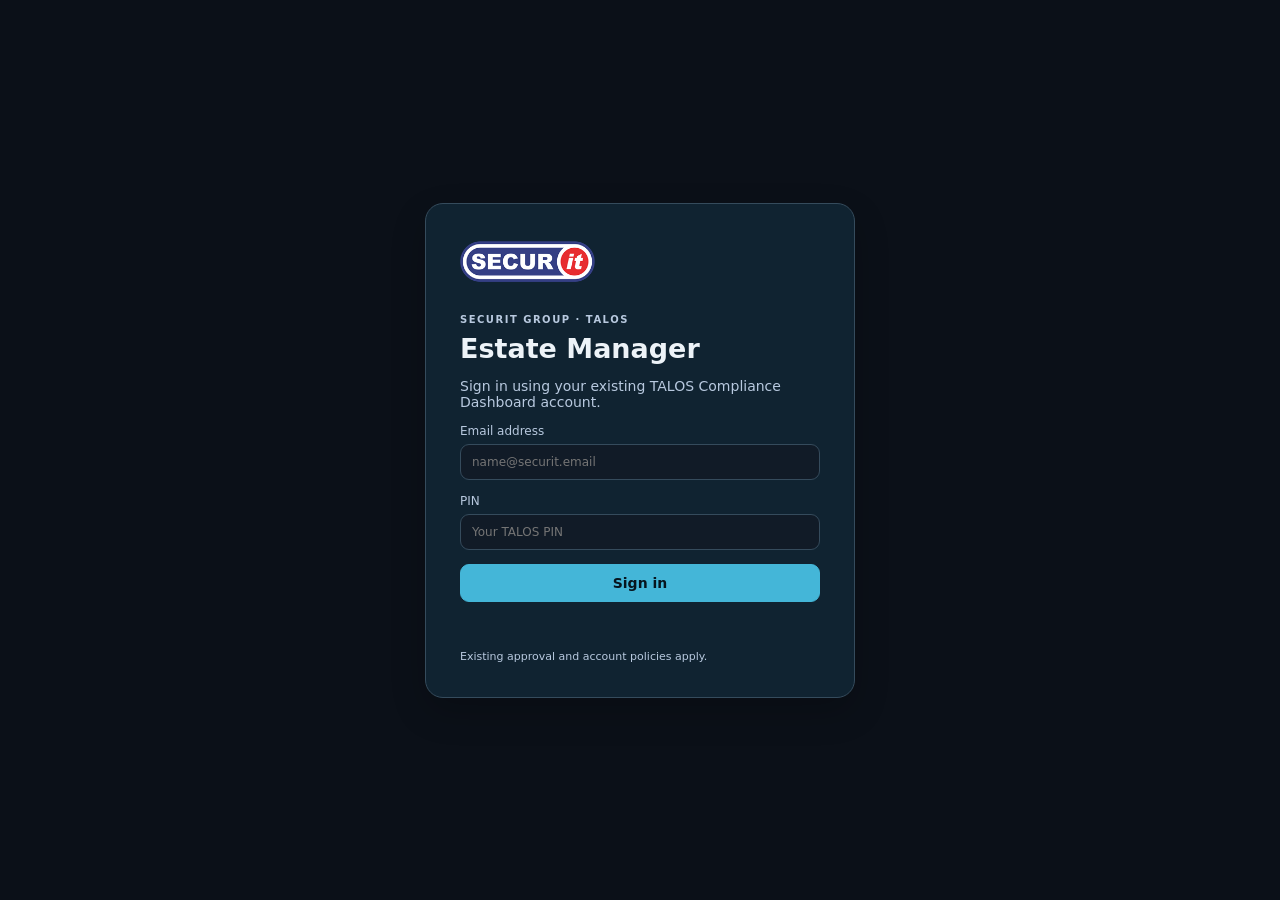
==== index.html @ 16cbce53 "Add Aerial Intelligence survey portal links beneath Geo Intelligence" ====
<!doctype html><html lang="en-GB"><head><meta charset="utf-8"><meta name="viewport" content="width=device-width,initial-scale=1"><meta name="theme-color" content="#0c1727"><title>TALOS · Estate Manager</title><link rel="stylesheet" href="styles.css?v=talos-aerial-1"><link rel="stylesheet" href="./talos-brand.css?v=1"></head><body data-theme="dark"><div id="sharepointGate" class="authgate" hidden><div class="login-card" style="max-width:510px"><img src="securit-logo.png" alt="Securit Group" class="login-logo"><div class="eyebrow">SECURIT GROUP · TALOS</div><h1>Microsoft 365 access check</h1><p id="sharepointGateMessage" role="status">Checking access to a protected SecurIT SharePoint test image…</p><div id="sharepointGateActions" hidden><a class="primary sp-gate-button" href="https://securitgroup.sharepoint.com/sites/AllGuarding/Shared%20Documents/_WRD3098.jpg" target="_blank" rel="noopener noreferrer">Sign in to Microsoft 365 / Check</a><button type="button" class="quiet full" id="sharepointGateRetry">Recheck Access</button><p class="subtle">If you are signed in but this test still fails, contact TALOS support. This check does not prove your account is authorised for TALOS.</p></div></div></div><div id="authGate" class="authgate"><div class="login-card"><img src="securit-logo.png" alt="Securit Group" class="login-logo"><div class="eyebrow">SECURIT GROUP · TALOS</div><h1>Estate Manager</h1><p>Sign in using your existing TALOS Compliance Dashboard account.</p><form id="loginForm"><label>Email address<input type="email" id="loginEmail" required autocomplete="username" placeholder="name@securit.email"></label><label>PIN<input type="password" id="loginPin" required autocomplete="current-password" placeholder="Your TALOS PIN"></label><button type="submit" class="primary block" id="loginBtn">Sign in</button><p class="message" id="loginMessage"></p></form><form id="changePinForm" hidden><label>New PIN<input type="password" id="newPin" required></label><label>Confirm PIN<input type="password" id="confirmPin" required></label><button type="submit" class="primary block">Update PIN</button><p class="message" id="changePinMessage"></p></form><div class="login-footer">Existing approval and account policies apply. <span id="configNotice"></span></div></div></div><div class="shell" id="shell" hidden><aside class="sidebar"><div class="sidebrand"><img src="securit-logo.png" alt="Securit Group"><div><b>TALOS</b><span>OPERATIONS PLATFORM</span></div></div><nav class="talos-navigation" aria-label="TALOS modules">
<div class="nav-group"><div class="sidesection"><span class="nav-heading-mark"></span>WORKSPACE</div>
<button type="button" class="sideitem selected" id="navEstate"><span class="nav-icon" aria-hidden="true">▣</span><span>Estate directory</span></button>
<button type="button" class="sideitem" id="navReviews"><span class="nav-icon" aria-hidden="true">◷</span><span>Review centre</span></button></div>
<div class="nav-group"><div class="sidesection"><span class="nav-heading-mark"></span>COMPLIANCE &amp; REPORTING</div>
<button type="button" class="sideitem" id="navCompliance"><span class="nav-icon" aria-hidden="true">◇</span><span>Master compliance</span></button>
<button type="button" class="sideitem" id="navCms"><span class="nav-icon" aria-hidden="true">▣</span><span>CMS reporting</span></button>
<button type="button" class="sideitem" id="navC247"><span class="nav-icon" aria-hidden="true">▤</span><span>C247 reporting</span></button>
<button type="button" class="sideitem" id="navHandovers"><span class="nav-icon" aria-hidden="true">⇄</span><span>Shift handovers</span></button>
<button type="button" class="sideitem" id="navIncidents"><span class="nav-icon" aria-hidden="true">▤</span><span>Incidents</span></button>
<button type="button" class="sideitem" id="navWallboard"><span class="nav-icon" aria-hidden="true">▦</span><span>Wallboard</span></button></div>
<div class="nav-group nav-upcoming"><div class="sidesection"><span class="nav-heading-mark"></span>OPERATIONAL ASSURANCE</div>
<button type="button" class="sideitem" id="navGpsLogs"><span class="nav-icon" aria-hidden="true">⌖</span><span>GPS Logs &amp; Checkpoint</span></button>
<button type="button" class="sideitem" id="navGeo"><span class="nav-icon" aria-hidden="true">◎</span><span>Geo Intelligence</span><span class="nav-soon">POC</span></button>
<details class="aerial-disclosure" id="navAerial"><summary class="sideitem"><span class="nav-icon" aria-hidden="true">✈</span><span>Aerial Intelligence</span><span class="aerial-chevron" aria-hidden="true">›</span></summary><div class="aerial-links" aria-label="Aerial survey portals">
<a href="https://securit-uas.github.io/SegroPark/" target="_blank" rel="noopener noreferrer">Segro Park Northampton <span class="external-mark" aria-hidden="true">↗</span></a>
<a href="https://securit-uas.github.io/ThorpeMarsh/" target="_blank" rel="noopener noreferrer">Thorpe Marsh <span class="external-mark" aria-hidden="true">↗</span></a>
<a href="https://securit-uas.github.io/WestMidlandsInterchange/" target="_blank" rel="noopener noreferrer">West Midlands Interchange <span class="external-mark" aria-hidden="true">↗</span></a>
</div></details>
<button type="button" class="sideitem" id="navSiteVisits" aria-haspopup="dialog"><span class="nav-icon" aria-hidden="true">▧</span><span>Site Visits</span><span class="nav-soon">SOON</span></button></div>
</nav><div class="sidebarbottom"><div class="identity"><div class="avatar" id="avatar">T</div><div><strong id="userName">TALOS user</strong><small id="userEmail"></small></div></div><button class="talos-quick-event" id="quickLogEvent" type="button">＋ LOG NEW EVENT</button><button class="quiet full" id="logout">Sign out</button><small class="talos-version" title="TALOS Unified V2.0.39">TALOS V2.0.39</small></div></aside><main><header class="topbar"><div><span class="eyebrow">OPERATIONS / ESTATE</span><h1 id="pageTitle">Estate Management</h1><p>One workspace for estate, compliance and operational reporting.</p></div><div class="topactions"><div class="jotform-status" id="sharepointStatus" role="status" aria-live="polite" title="Checks whether this browser can decode a protected SecurIT SharePoint image; not full SharePoint service health"><span class="jotform-dot" aria-hidden="true"></span><span id="sharepointStatusText">SharePoint Image Access · Not checked</span><button type="button" id="sharepointRecheck" class="jotform-recheck" title="Recheck SharePoint image access">↻</button><a id="sharepointOpen" href="https://securitgroup.sharepoint.com/sites/AllGuarding/Shared%20Documents/_WRD3098.jpg" target="_blank" rel="noopener noreferrer" title="Open the SharePoint test image or Microsoft 365 sign-in">Check</a></div><div class="jotform-status" id="jotformStatus" role="status" aria-live="polite" title="Tests access to the Jotform test photograph, not overall Jotform service health"><span class="jotform-dot" aria-hidden="true"></span><span id="jotformStatusText">Jotform Image Access · Not checked</span><button type="button" id="jotformRecheck" class="jotform-recheck" title="Check Jotform image access again">↻</button><a id="jotformOpen" href="https://eu.jotform.com/uploads/Wilkinson_John/261453363287057/6557672476117213831/29D7E76B-2DE4-4092-AD51-0072954272DA_4_5005_c.jpeg" target="_blank" rel="noopener noreferrer" title="Open Jotform to check image access or sign in">Check</a></div><span id="connectionBadge" class="connection">Not connected</span><button class="quiet" id="refresh">↻ Refresh</button></div></header><div class="maincontent" id="estateContent"><section class="kpis" id="kpis"><div class="kpi"><span>Total sites</span><strong id="kTotal">—</strong><small>Within API scope</small></div><div class="kpi"><span>Active guarding</span><strong id="kActive">—</strong><small>Static and retail</small></div><div class="kpi"><span>Review overdue</span><strong id="kOverdue">—</strong><small>Valid dated records</small></div><div class="kpi"><span>Without review date</span><strong id="kMissing">—</strong><small>Active guarding only</small></div></section><div class="workspace"><section class="panel directory"><div class="panelhead"><div class="headrow"><h2>Site directory</h2><button class="quiet compact" id="addSite">+ Add site</button><span id="resultsCount" class="subtle">—</span></div><input id="search" type="search" placeholder="Search site, client, postcode or manager…"><div class="filters"><select id="filterType"><option value="">All types</option><option value="Static">Static</option><option value="Retail">Retail</option></select><select id="filterRegion"><option value="">All regions</option></select><select id="filterActive"><option value="">All statuses</option><option value="Yes">Active</option><option value="No">Inactive</option></select></div><div class="hint">Search also recognises common abbreviations such as MCL → McLaren.</div></div><div class="site-list" id="siteList"><div class="empty">Connect to the Estate List API to load sites.</div></div></section><section class="panel editor"><div class="panelhead"><div class="headrow"><div><h2 id="detailTitle">Site record</h2><p class="subtle" id="detailSubtitle">Select a site to view its details</p></div><div class="headbuttons"><button class="quiet compact" id="duplicateSite" disabled>Duplicate site</button><div id="detailState"></div></div></div></div><div class="editor-scroll" id="detail"><div class="empty">Select a site from the directory.</div></div><div class="editor-footer"><span id="editMessage" role="status" class="subtle">No changes</span><div><button id="cancelEdit" class="quiet" hidden>Discard</button><button id="saveEdit" class="primary" disabled>Save changes</button></div></div></section></div></div><section id="moduleHost" class="module-host" hidden><div class="wall-presentation-toolbar"><button id="wallPresentationStart" class="primary" type="button" hidden>⛶ Full screen wallboard</button></div><button id="wallPresentationExit" class="wall-exit" type="button" hidden>↙ Exit full screen</button></section></main></div><div class="talos-restricted-backdrop" id="talosRestrictedBackdrop" hidden>
<div class="talos-restricted-dialog" role="dialog" aria-modal="true" aria-labelledby="talosRestrictedTitle" aria-describedby="talosRestrictedDescription">
<div class="restricted-symbol" aria-hidden="true">🔒</div>
<div class="eyebrow">TALOS · OPERATIONAL ASSURANCE</div>
<h2 id="talosRestrictedTitle">Access Restricted</h2>
<p id="talosRestrictedDescription">This module is not yet available.</p>
<button type="button" class="primary" id="talosRestrictedClose">Close</button>
</div></div><div class="toast" id="toast" hidden></div><script src="config.js?v=2.0.31"></script><script src="app.js?v=talos-brand-1"></script></body></html>
---- styles.css ----
:root{font-family:Inter,system-ui,-apple-system,BlinkMacSystemFont,"Segoe UI",sans-serif;font-size:14px}*{box-sizing:border-box}body{--bg:#091320;--side:#0b1b2d;--panel:#13243a;--panel2:#182c45;--field:#0e1d30;--line:#2b405b;--text:#ecf4ff;--muted:#9caec5;--accent:#519df1;--accentfg:#fff;--good:#77ddb2;--bad:#f39aa7;--warn:#e9c27e;--shadow:0 14px 35px #0003;margin:0;background:var(--bg);color:var(--text);transition:background .2s,color .2s}body[data-theme=light]{--bg:#f3f5f8;--side:#fff;--panel:#fff;--panel2:#f6f8fc;--field:#fff;--line:#dbe2ec;--text:#202c3e;--muted:#63738b;--accent:#304d98;--accentfg:#fff;--good:#167958;--bad:#ba3c4c;--warn:#9a6909;--shadow:0 8px 24px #1a29320d}button,input,select,textarea{font:inherit}button{cursor:pointer}button:disabled{opacity:.5;cursor:not-allowed}button,.connection{white-space:nowrap}input,select,textarea{color:var(--text);background:var(--field);border:1px solid var(--line);border-radius:9px;padding:10px 11px;max-width:100%;width:100%;outline:none}input:focus,select:focus,textarea:focus{border-color:var(--accent);box-shadow:0 0 0 3px color-mix(in srgb,var(--accent),transparent 82%)}textarea{min-height:110px;resize:vertical}button{border:1px solid var(--line);border-radius:9px;padding:10px 14px;font-weight:650}button.primary{background:var(--accent);color:var(--accentfg);border-color:var(--accent)}button.quiet{background:var(--panel2);color:var(--text)}.full,.block{width:100%}.shell{min-height:100vh;display:grid;grid-template-columns:236px minmax(0,1fr)}.sidebar{position:sticky;top:0;height:100vh;background:var(--side);border-right:1px solid var(--line);padding:24px 13px;display:flex;flex-direction:column}.sidebrand{display:flex;align-items:center;gap:12px;padding:8px 12px 30px}.sidebrand img{width:43px;height:43px;object-fit:contain}.sidebrand b{font-size:21px;letter-spacing:2px;display:block}.sidebrand span{font-size:10px;letter-spacing:1.3px;color:var(--muted)}.sidesection,.eyebrow{color:var(--muted);font-size:10px;font-weight:750;letter-spacing:1.5px}.sidesection{padding:12px}.sideitem{width:100%;text-align:left;color:var(--muted);background:transparent;border:0;margin:2px 0;padding:12px}.sideitem.selected{color:var(--text);background:var(--panel2)}.sidebarbottom{margin-top:auto;display:grid;gap:13px;padding:10px}.sidebarbottom>small{color:var(--muted)}.identity{display:flex;gap:10px;align-items:center;min-width:0}.identity strong,.identity small{display:block;overflow:hidden;text-overflow:ellipsis;white-space:nowrap;max-width:130px}.identity small{color:var(--muted);font-size:11px}.avatar{background:var(--accent);color:white;width:36px;height:36px;display:grid;place-items:center;border-radius:50%;font-weight:800}main{min-width:0}.topbar{display:flex;align-items:center;justify-content:space-between;gap:16px;padding:28px 32px 14px}.topbar h1{margin:3px 0 0;font-size:26px;letter-spacing:-.8px}.topbar p{margin:5px 0;color:var(--muted)}.topactions{display:flex;gap:8px;align-items:center}.connection{font-size:11px;border:1px solid var(--line);border-radius:999px;padding:8px 10px;color:var(--muted)}.connection.good{color:var(--good)}.maincontent{padding:12px 32px 32px}.kpis{display:grid;grid-template-columns:repeat(4,minmax(0,1fr));gap:14px;margin-bottom:16px}.kpi{background:var(--panel);border:1px solid var(--line);border-radius:13px;padding:16px}.kpi span,.kpi small{display:block;color:var(--muted)}.kpi strong{display:block;font-size:27px;margin:5px 0}.workspace{display:grid;grid-template-columns:minmax(290px,39%) minmax(380px,61%);gap:16px;height:calc(100vh - 251px);min-height:560px}.panel{background:var(--panel);border:1px solid var(--line);border-radius:13px;overflow:hidden;display:flex;flex-direction:column;min-width:0}.panelhead{padding:17px;border-bottom:1px solid var(--line)}.panel h2{margin:0;font-size:16px}.headrow{display:flex;justify-content:space-between;align-items:flex-start;gap:12px}.subtle,.hint{color:var(--muted);font-size:12px}.panelhead p{margin:4px 0 0}.directory input[type=search]{margin-top:14px}.filters{display:flex;gap:7px;margin-top:9px}.filters select{min-width:0}.hint{margin-top:10px}.site-list,.editor-scroll{flex:1;overflow:auto}.site-row{display:flex;justify-content:space-between;gap:10px;padding:12px 17px;border-bottom:1px solid var(--line);cursor:pointer}.site-row:hover,.site-row.selected{background:var(--panel2)}.site-row b{display:block;font-weight:650}.site-row small{display:block;color:var(--muted);margin-top:5px;font-size:11px}.pill{border:1px solid var(--line);border-radius:7px;padding:5px 8px;font-size:10px;align-self:center;white-space:nowrap;color:var(--muted)}.pill.bad{color:var(--bad)}.pill.warn{color:var(--warn)}.pill.good{color:var(--good)}.empty{text-align:center;padding:40px 20px;color:var(--muted)}.editor-scroll{padding:18px 21px}.sectiontitle{font-size:11px;font-weight:800;color:var(--accent);text-transform:uppercase;letter-spacing:1.1px;border-bottom:1px solid var(--line);padding:15px 0 9px;margin-bottom:15px}.sectiontitle:first-child{padding-top:0}.formgrid{display:grid;grid-template-columns:repeat(2,minmax(0,1fr));gap:13px}.formfield{min-width:0}.formfield.wide{grid-column:1/-1}.formfield label{display:block;color:var(--muted);font-size:11px;margin-bottom:6px}.formfield textarea{width:100%}.formfield input[readonly]{opacity:.8}.editor-footer{padding:14px 18px;border-top:1px solid var(--line);display:flex;gap:12px;align-items:center;justify-content:space-between}.editor-footer>div{display:flex;gap:8px}.authgate{position:fixed;inset:0;display:grid;place-items:center;background:var(--bg);z-index:10;padding:15px}.login-card{background:var(--panel);border:1px solid var(--line);border-radius:18px;padding:34px;width:min(430px,100%);box-shadow:var(--shadow)}.login-logo{height:48px;max-width:135px;object-fit:contain;margin-bottom:25px}.login-card h1{margin:8px 0;font-size:27px}.login-card p{color:var(--muted)}.login-card label{display:block;margin:14px 0;color:var(--muted);font-size:12px}.login-card label input{display:block;margin-top:6px}.login-footer{font-size:11px;color:var(--muted);margin-top:20px}.message{font-size:12px;min-height:16px;color:var(--bad)}.toast{position:fixed;bottom:24px;right:24px;background:var(--panel);border:1px solid var(--line);padding:15px;border-radius:9px;box-shadow:var(--shadow);z-index:20;max-width:400px}@media(max-width:1100px){.shell{grid-template-columns:66px minmax(0,1fr)}.sidebrand{padding:4px}.sidebrand div,.sidesection,.sideitem span,.sidebarbottom .identity div:not(.avatar),.sidebarbottom>small{display:none}.sidebar{padding:16px 8px}.topbar,.maincontent{padding-left:18px;padding-right:18px}}@media(max-width:800px){.topbar{align-items:flex-start;flex-direction:column}.kpis{grid-template-columns:repeat(2,1fr)}.workspace{grid-template-columns:1fr;height:auto}.site-list{max-height:410px}.editor-scroll{max-height:68vh}.shell{grid-template-columns:1fr}.sidebar{position:relative;height:auto;flex-direction:row;align-items:center}.sidebarbottom,.sidesection{display:none}.sidebrand div{display:block;padding:0}.sidebrand{padding:0 12px}.sideitem{width:auto}.formgrid{grid-template-columns:1fr}}

[hidden]{display:none!important}

.compact{padding:7px 9px;font-size:11px}.headbuttons{display:flex;align-items:center;gap:7px}.notice{padding:12px;margin-bottom:12px;border:1px solid var(--warn);border-radius:8px;color:var(--warn)}.headrow{align-items:center}

/* Unified TALOS independent module surfaces */
.module-host{padding:0 16px 16px;min-height:calc(100vh - 130px)}
.module-frame{width:100%;height:calc(100vh - 154px);min-height:680px;border:1px solid var(--line);border-radius:13px;background:var(--panel);display:block}
.module-placeholder{padding:32px;text-align:center;color:var(--muted)}
@media(max-width:800px){.module-host{padding:0 8px 8px}.module-frame{height:calc(100vh - 190px);min-height:620px}}

/* V1.6: native dropdown menus match surrounding theme, including popup options */
body{color-scheme:dark}body[data-theme="light"]{color-scheme:light}
select{appearance:auto;min-height:39px}select option,select optgroup{background-color:var(--field);color:var(--text)}
select:focus-visible{outline:2px solid var(--accent);outline-offset:1px}

/* V1.8 mouse-first wallboard presentation */
.wall-presentation-toolbar{display:flex;justify-content:flex-end;margin:0 0 8px}
.wall-presentation-toolbar button{width:auto}
.module-host:fullscreen{padding:0!important;background:#071425;width:100vw;height:100vh;min-height:0;display:block;overflow:hidden}
.module-host:fullscreen .wall-presentation-toolbar{display:none}
.module-host:fullscreen .module-frame[data-module="wallboard"]{width:100%;height:100vh;min-height:0;border:0;border-radius:0}
.wall-exit{display:none;position:fixed;right:22px;top:18px;z-index:1000;background:#1d3656!important;color:#fff!important;border:1px solid #7296c5!important;box-shadow:0 5px 24px #0008;opacity:.85;padding:12px 18px;font-size:14px}
.module-host:fullscreen .wall-exit:not([hidden]){display:block}
.module-host:fullscreen .wall-exit:hover,.module-host:fullscreen .wall-exit:focus{opacity:1;background:#2c5382!important}

/* TALOS V1.9 master-contact multi-picker */
.contact-picker{border:1px solid var(--border, #7b8395);border-radius:10px;padding:10px;min-width:0}.contact-chips{display:flex;gap:6px;flex-wrap:wrap;margin-bottom:8px}.contact-chip{display:inline-flex;align-items:center;gap:7px;padding:5px 8px;border-radius:8px;background:var(--panel,#26334b);border:1px solid var(--border,#657187);font-size:12px;max-width:100%;overflow-wrap:anywhere}.contact-chip small{font-size:11px;opacity:.75}.chip-remove{border:0;background:transparent;color:inherit;cursor:pointer;font-size:18px}.contact-search-row{display:flex;gap:7px}.contact-search-row input{min-width:0;flex:1}.contact-add{border:1px solid var(--border,#64748b);padding:6px 10px;cursor:pointer;border-radius:8px;background:var(--panel,#334155);color:inherit}.contact-options{display:flex;flex-direction:column;gap:4px;max-height:156px;overflow:auto;margin-top:8px}.contact-option{display:flex;gap:9px;align-items:center;padding:5px 6px;border-radius:6px;cursor:pointer;font-size:12px}.contact-option:hover{background:rgba(120,140,160,.13)}.contact-option input{flex-shrink:0}.contact-option span{display:flex;flex-direction:column;gap:2px}.contact-option small,.picker-empty{opacity:.7;font-size:11px}.contact-option[hidden]{display:none!important}

/* TALOS V2.0.9: quick reporting and always-readable build identity */
.talos-quick-event{display:block;width:100%;padding:13px 9px;border-radius:9px;border:2px solid #ff9b9b;color:#fff;font-weight:850;letter-spacing:.035em;background:#b41d29;cursor:pointer;box-shadow:0 0 0 1px rgba(255,30,60,.2);font-size:12px}
.talos-quick-event:hover,.talos-quick-event:focus-visible{background:#e02335;outline:2px solid #ffd1d1;outline-offset:2px}
.talos-version{display:block!important;max-width:100%;overflow:visible!important;white-space:nowrap!important;text-overflow:clip!important;font-size:12px!important;font-weight:800;color:var(--text)!important;letter-spacing:.01em;text-align:center}
@media(min-width:801px) and (max-width:1100px){.talos-quick-event{font-size:0;padding:12px 3px}.talos-quick-event::after{content:'＋';font-size:24px}.talos-version{font-size:9px!important;letter-spacing:-.3px;white-space:normal!important;overflow-wrap:anywhere}}
@media(max-width:800px){.sidebarbottom{display:flex!important;flex-direction:column;min-width:145px}.talos-quick-event{font-size:11px}.talos-version{display:block!important}}

/* V2.0.11 Jotform Image Access — standalone browser diagnostic */
.jotform-status{display:inline-flex;align-items:center;gap:7px;border:1px solid var(--line);background:var(--panel);border-radius:10px;padding:5px 7px;max-width:100%;font-size:11px;white-space:nowrap;color:var(--text)}
.jotform-dot{height:9px;width:9px;flex:none;border-radius:50%;background:#6b94d5;box-shadow:0 0 0 2px #6b94d529}
.jotform-status[data-status=accessible] .jotform-dot{background:#28b879;box-shadow:0 0 0 2px #28b87933}
.jotform-status[data-status=unknown] .jotform-dot{background:#669feb;box-shadow:0 0 0 2px #669feb33}
.jotform-status[data-status=checking] .jotform-dot{animation:jotform-pulse 1.3s ease-in-out infinite}
@keyframes jotform-pulse{50%{opacity:.35}}
.jotform-recheck{border:1px solid var(--line);background:var(--panel2);color:var(--text);padding:4px 7px;border-radius:6px;font-size:15px;line-height:1}
.jotform-recheck:disabled{opacity:.5}
#jotformOpen{color:var(--accent);font-weight:700;text-decoration:underline;text-underline-offset:2px}
@media(max-width:1200px){.topactions{flex-wrap:wrap;justify-content:flex-end}.jotform-status{order:0}}
@media(max-width:800px){.topactions{justify-content:flex-start}.jotform-status{flex-wrap:wrap;white-space:normal}}
@media(prefers-reduced-motion:reduce){.jotform-status .jotform-dot{animation:none!important}}

/* V2.0.12: red when photograph access cannot be established, with contextual Check action. */
.jotform-status[data-status=failed]{border-color:#d93f49}
.jotform-status[data-status=failed] .jotform-dot{background:#e34850;box-shadow:0 0 0 2px #e3485033}
#jotformOpen[hidden]{display:none!important}

/* V2.0.13 SharePoint pre-login diagnostic */
#sharepointGate[hidden],#authGate[hidden]{display:none!important}
.sp-gate-button{display:block;text-align:center;background:var(--accent);color:var(--accentfg);padding:12px 10px;border-radius:9px;text-decoration:none;font-weight:700;margin:14px 0}
#sharepointGateActions .subtle{font-size:12px;line-height:1.5}
#sharepointStatus[data-status=failed]{border-color:#d93f49}
#sharepointStatus[data-status=failed] .jotform-dot{background:#e34850;box-shadow:0 0 0 2px #e3485033}

/* V2.0.15: TALOS-wide theme comfort and clear accessible controls */
body[data-theme="light"]{--bg:#e7ecf2;--side:#f2f5f9;--panel:#f7f9fc;--panel2:#e9eef5;--field:#f4f7fa;--line:#cbd5e1;--text:#1d293b;--muted:#53657d;--shadow:0 8px 24px #172a4014}
body[data-theme="light"] .login-card{background:#f7f9fc}
body[data-theme="light"] .kpi,body[data-theme="light"] .panel,body[data-theme="light"] .jotform-status{background:var(--panel)}
body[data-theme="dark"]{--muted:#b8c9df;--line:#405470}
body[data-theme="dark"] .subtle,body[data-theme="dark"] .hint,body[data-theme="dark"] .identity small{color:#bacbe1}
.login-card{position:relative}.login-theme-switch{position:absolute;right:17px;top:17px;padding:7px 10px;font-size:11px;background:var(--panel2);color:var(--text);border:1px solid var(--line);border-radius:8px}
.login-theme-switch:hover,.login-theme-switch:focus-visible{outline:2px solid var(--accent);outline-offset:2px}

/* V2.0.19 in-place compliance card */
.talos-officer-cover[hidden]{display:none!important}.talos-officer-cover{position:fixed;inset:0;background:rgba(7,17,30,.78);z-index:20000;display:flex;flex-direction:column;padding:10px 18px 18px;backdrop-filter:blur(3px)}.talos-officer-toolbar{display:flex;align-items:center;justify-content:space-between;gap:14px;color:#fff;max-width:1120px;width:100%;margin:0 auto 6px}.talos-officer-popup-frame{width:100%;max-width:1120px;min-height:0;flex:1;border:0;background:transparent;margin:auto;border-radius:12px}

/* V2.0.26: structured navigation, accessible button states and upcoming module previews */
.sidebar{padding-left:13px;padding-right:13px}
.talos-navigation{flex:1;min-height:0;overflow-y:auto;overflow-x:hidden;padding:0 4px 12px;scrollbar-width:thin;scrollbar-color:var(--line) transparent}
.nav-group{margin:6px 0 18px}
.nav-group+.nav-group{border-top:1px solid var(--line);padding-top:13px}
.nav-group .sidesection{display:flex;align-items:center;gap:9px;padding:8px 8px 11px;font-size:10px;font-weight:850;letter-spacing:1.4px;color:var(--muted);line-height:1.35}
.nav-heading-mark{display:block;flex:none;width:4px;height:15px;border-radius:3px;background:var(--accent)}
.talos-navigation .sideitem{display:flex;align-items:center;gap:10px;width:100%;margin:3px 0;padding:12px 10px;border:1px solid var(--line);border-radius:10px;background:var(--panel);color:var(--text);font-weight:650;font-size:13px;line-height:1.25;white-space:normal;min-height:46px;transition:background .15s,border-color .15s,box-shadow .15s,transform .15s}
.talos-navigation .sideitem>span:nth-child(2){flex:1;text-align:left}
.talos-navigation .nav-icon{display:grid;place-items:center;flex:none;width:23px;height:23px;border-radius:6px;background:var(--panel2);color:var(--muted);font-size:15px}
.talos-navigation .sideitem:hover{background:var(--panel2);border-color:var(--accent);transform:translateX(2px)}
.talos-navigation .sideitem:focus-visible{outline:3px solid var(--accent);outline-offset:2px}
.talos-navigation .sideitem.selected{background:var(--accent);border-color:var(--accent);color:var(--accentfg);box-shadow:0 4px 13px #0002}
.talos-navigation .sideitem.selected .nav-icon{background:#ffffff2e;color:inherit}
.nav-soon{font-size:9px;letter-spacing:.4px;font-weight:800;color:var(--muted);border:1px solid var(--line);border-radius:5px;padding:3px 4px}
.nav-upcoming .sideitem{border-style:dashed}
.sidebarbottom{flex:none;border-top:1px solid var(--line);padding-top:14px}
.talos-restricted-backdrop[hidden]{display:none!important}
.talos-restricted-backdrop{position:fixed;inset:0;z-index:30000;display:grid;place-items:center;padding:20px;background:rgba(5,13,26,.75);backdrop-filter:blur(4px)}
.talos-restricted-dialog{background:var(--panel);border:1px solid var(--line);color:var(--text);border-radius:18px;box-shadow:0 20px 60px #0005;padding:32px 28px;text-align:center;width:min(100%,430px)}
.talos-restricted-dialog .restricted-symbol{font-size:29px;margin-bottom:12px}
.talos-restricted-dialog h2{font-size:26px;margin:12px 0 10px}
.talos-restricted-dialog p{color:var(--muted);line-height:1.6;margin:0 0 24px}
.talos-restricted-dialog button{min-width:145px}
@media(max-width:800px){.talos-navigation .sideitem{padding:10px 8px;font-size:12px}.nav-soon{font-size:8px}.nav-group .sidesection{font-size:9px;letter-spacing:1px}}

/* TALOS Survey palette */
body,body[data-theme="dark"]{--bg:#0b1018;--side:#0e1621;--panel:#102331;--panel2:#192e3b;--field:#111b27;--line:#354b5c;--text:#edf3f8;--muted:#b8c9df;--accent:#44b6d8;--accentfg:#07151e}

/* TALOS Aerial Intelligence expandable survey directory */
.talos-navigation .aerial-disclosure{margin:3px 0}
.talos-navigation .aerial-disclosure summary{list-style:none;cursor:pointer;border-style:solid}
.talos-navigation .aerial-disclosure summary::-webkit-details-marker{display:none}
.talos-navigation .aerial-disclosure summary::marker{content:""}
.talos-navigation .aerial-chevron{flex:none;color:var(--muted);font-size:15px;transition:transform .18s}
.talos-navigation .aerial-disclosure[open] .aerial-chevron{transform:rotate(90deg)}
.talos-navigation .aerial-disclosure[open] summary{border-color:var(--accent)}
.talos-navigation .aerial-links{display:grid;gap:5px;margin:6px 0 10px 13px;padding-left:9px;border-left:1px solid var(--line)}
.talos-navigation .aerial-links a{display:flex;align-items:center;justify-content:space-between;gap:8px;padding:10px 9px;border:1px solid var(--line);border-radius:8px;background:var(--panel);color:var(--text);text-decoration:none;font-size:12px;line-height:1.35;white-space:normal}
.talos-navigation .aerial-links a .external-mark{flex:none;color:var(--accent)}
.talos-navigation .aerial-disclosure summary:hover,.talos-navigation .aerial-links a:hover{border-color:#ff4c5b!important;box-shadow:0 0 0 1px #ff4c5b55,0 0 13px #ff263f88,0 0 26px #ff263f44!important;background:var(--panel2)}
.talos-navigation .aerial-disclosure summary:focus-visible,.talos-navigation .aerial-links a:focus-visible{outline:2px solid #ff6571!important;outline-offset:3px}
.talos-navigation .aerial-disclosure:not([open]) .aerial-links{display:none}
.talos-navigation .aerial-disclosure summary>span,.talos-navigation .aerial-links a>span{display:inline}
@media(prefers-reduced-motion:reduce){.talos-navigation .aerial-chevron{transition:none}}
---- talos-brand.css ----
/* TALOS shared brand interaction — dark-only */
:root{color-scheme:dark}
:is(button,input[type="button"],input[type="submit"],input[type="reset"],[role="button"],a.btn,a.button,a.action,a.primary,a.quiet,a.wa-btn,a.sp-gate-button,label.file-picker-label){transition:box-shadow .18s ease,border-color .18s ease,background-color .18s ease}
:is(button,input[type="button"],input[type="submit"],input[type="reset"],[role="button"],a.btn,a.button,a.action,a.primary,a.quiet,a.wa-btn,a.sp-gate-button,label.file-picker-label):not(:disabled):not([aria-disabled="true"]):hover{border-color:#ff4c5b!important;box-shadow:0 0 0 1px #ff4c5b55,0 0 13px #ff263f88,0 0 26px #ff263f44!important}
:is(button,input[type="button"],input[type="submit"],input[type="reset"],[role="button"],a.btn,a.button,a.action,a.primary,a.quiet,a.wa-btn,a.sp-gate-button,label.file-picker-label):focus-visible{outline:2px solid #ff6571!important;outline-offset:3px;box-shadow:0 0 15px #ff263f77!important}
@media(prefers-reduced-motion:reduce){:is(button,input[type="button"],input[type="submit"],[role="button"],a.btn,a.button,a.action){transition:none}}
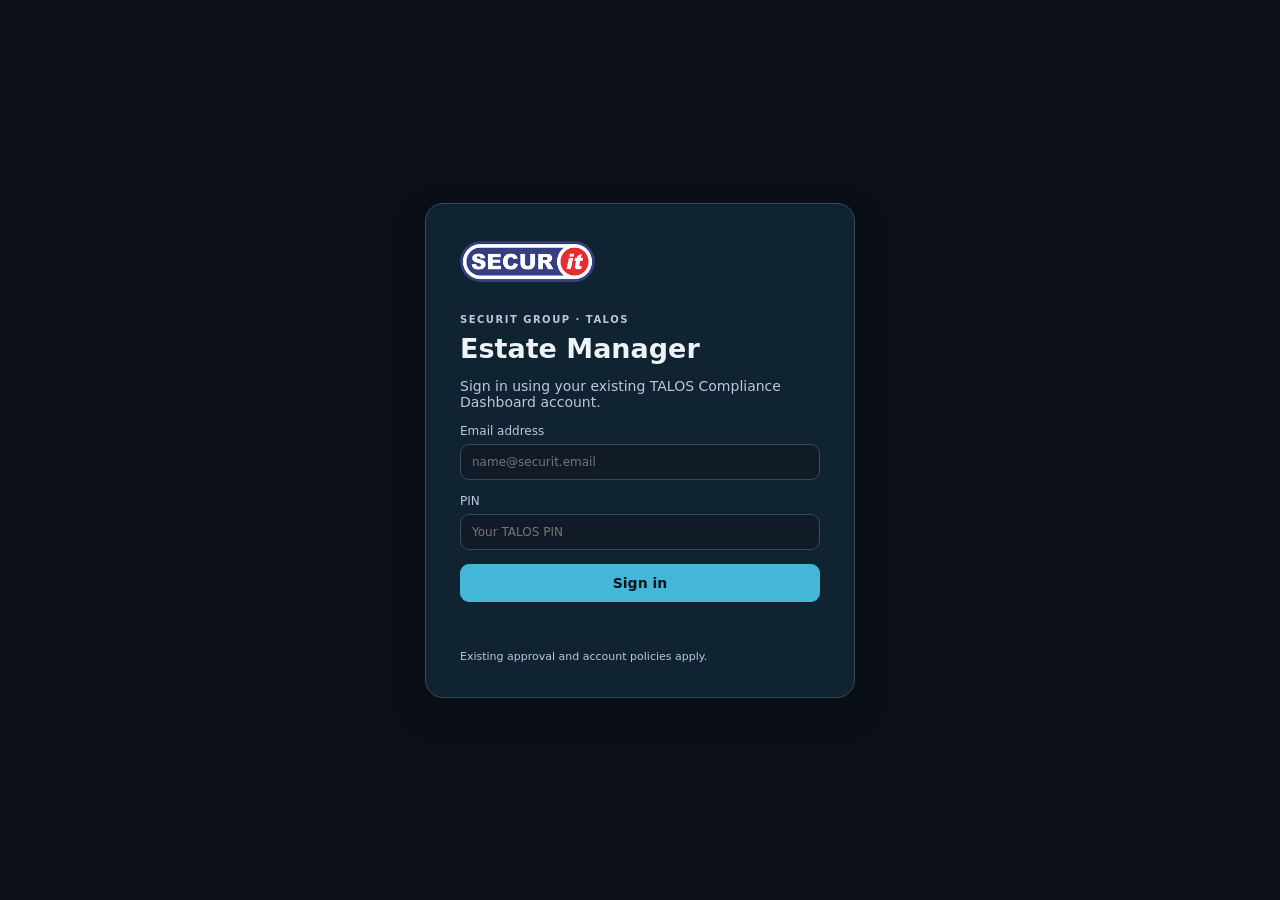
==== commit 520dbfd2: "Add hidden-by-default Lee Mode toggle to dashboard" ====
--- a/index.html
+++ b/index.html
@@ -1,4 +1,4 @@
-<!doctype html><html lang="en-GB"><head><meta charset="utf-8"><meta name="viewport" content="width=device-width,initial-scale=1"><meta name="theme-color" content="#0c1727"><title>TALOS · Estate Manager</title><link rel="stylesheet" href="styles.css?v=talos-aerial-1"><link rel="stylesheet" href="./talos-brand.css?v=1"></head><body data-theme="dark"><div id="sharepointGate" class="authgate" hidden><div class="login-card" style="max-width:510px"><img src="securit-logo.png" alt="Securit Group" class="login-logo"><div class="eyebrow">SECURIT GROUP · TALOS</div><h1>Microsoft 365 access check</h1><p id="sharepointGateMessage" role="status">Checking access to a protected SecurIT SharePoint test image…</p><div id="sharepointGateActions" hidden><a class="primary sp-gate-button" href="https://securitgroup.sharepoint.com/sites/AllGuarding/Shared%20Documents/_WRD3098.jpg" target="_blank" rel="noopener noreferrer">Sign in to Microsoft 365 / Check</a><button type="button" class="quiet full" id="sharepointGateRetry">Recheck Access</button><p class="subtle">If you are signed in but this test still fails, contact TALOS support. This check does not prove your account is authorised for TALOS.</p></div></div></div><div id="authGate" class="authgate"><div class="login-card"><img src="securit-logo.png" alt="Securit Group" class="login-logo"><div class="eyebrow">SECURIT GROUP · TALOS</div><h1>Estate Manager</h1><p>Sign in using your existing TALOS Compliance Dashboard account.</p><form id="loginForm"><label>Email address<input type="email" id="loginEmail" required autocomplete="username" placeholder="name@securit.email"></label><label>PIN<input type="password" id="loginPin" required autocomplete="current-password" placeholder="Your TALOS PIN"></label><button type="submit" class="primary block" id="loginBtn">Sign in</button><p class="message" id="loginMessage"></p></form><form id="changePinForm" hidden><label>New PIN<input type="password" id="newPin" required></label><label>Confirm PIN<input type="password" id="confirmPin" required></label><button type="submit" class="primary block">Update PIN</button><p class="message" id="changePinMessage"></p></form><div class="login-footer">Existing approval and account policies apply. <span id="configNotice"></span></div></div></div><div class="shell" id="shell" hidden><aside class="sidebar"><div class="sidebrand"><img src="securit-logo.png" alt="Securit Group"><div><b>TALOS</b><span>OPERATIONS PLATFORM</span></div></div><nav class="talos-navigation" aria-label="TALOS modules">
+<!doctype html><html lang="en-GB"><head><meta charset="utf-8"><meta name="viewport" content="width=device-width,initial-scale=1"><meta name="theme-color" content="#0c1727"><title>TALOS · Estate Manager</title><link rel="stylesheet" href="styles.css?v=talos-aerial-1"><link rel="stylesheet" href="./talos-brand.css?v=1"><link rel="stylesheet" href="./lee-mode.css?v=1"></head><body data-theme="dark"><div id="sharepointGate" class="authgate" hidden><div class="login-card" style="max-width:510px"><img src="securit-logo.png" alt="Securit Group" class="login-logo"><div class="eyebrow">SECURIT GROUP · TALOS</div><h1>Microsoft 365 access check</h1><p id="sharepointGateMessage" role="status">Checking access to a protected SecurIT SharePoint test image…</p><div id="sharepointGateActions" hidden><a class="primary sp-gate-button" href="https://securitgroup.sharepoint.com/sites/AllGuarding/Shared%20Documents/_WRD3098.jpg" target="_blank" rel="noopener noreferrer">Sign in to Microsoft 365 / Check</a><button type="button" class="quiet full" id="sharepointGateRetry">Recheck Access</button><p class="subtle">If you are signed in but this test still fails, contact TALOS support. This check does not prove your account is authorised for TALOS.</p></div></div></div><div id="authGate" class="authgate"><div class="login-card"><img src="securit-logo.png" alt="Securit Group" class="login-logo"><div class="eyebrow">SECURIT GROUP · TALOS</div><h1>Estate Manager</h1><p>Sign in using your existing TALOS Compliance Dashboard account.</p><form id="loginForm"><label>Email address<input type="email" id="loginEmail" required autocomplete="username" placeholder="name@securit.email"></label><label>PIN<input type="password" id="loginPin" required autocomplete="current-password" placeholder="Your TALOS PIN"></label><button type="submit" class="primary block" id="loginBtn">Sign in</button><p class="message" id="loginMessage"></p></form><form id="changePinForm" hidden><label>New PIN<input type="password" id="newPin" required></label><label>Confirm PIN<input type="password" id="confirmPin" required></label><button type="submit" class="primary block">Update PIN</button><p class="message" id="changePinMessage"></p></form><div class="login-footer">Existing approval and account policies apply. <span id="configNotice"></span></div></div></div><div class="shell" id="shell" hidden><aside class="sidebar"><div class="sidebrand"><img src="securit-logo.png" alt="Securit Group"><div><b>TALOS</b><span>OPERATIONS PLATFORM</span></div></div><nav class="talos-navigation" aria-label="TALOS modules">
 <div class="nav-group"><div class="sidesection"><span class="nav-heading-mark"></span>WORKSPACE</div>
 <button type="button" class="sideitem selected" id="navEstate"><span class="nav-icon" aria-hidden="true">▣</span><span>Estate directory</span></button>
 <button type="button" class="sideitem" id="navReviews"><span class="nav-icon" aria-hidden="true">◷</span><span>Review centre</span></button></div>
@@ -18,11 +18,11 @@
 <a href="https://securit-uas.github.io/WestMidlandsInterchange/" target="_blank" rel="noopener noreferrer">West Midlands Interchange <span class="external-mark" aria-hidden="true">↗</span></a>
 </div></details>
 <button type="button" class="sideitem" id="navSiteVisits" aria-haspopup="dialog"><span class="nav-icon" aria-hidden="true">▧</span><span>Site Visits</span><span class="nav-soon">SOON</span></button></div>
-</nav><div class="sidebarbottom"><div class="identity"><div class="avatar" id="avatar">T</div><div><strong id="userName">TALOS user</strong><small id="userEmail"></small></div></div><button class="talos-quick-event" id="quickLogEvent" type="button">＋ LOG NEW EVENT</button><button class="quiet full" id="logout">Sign out</button><small class="talos-version" title="TALOS Unified V2.0.39">TALOS V2.0.39</small></div></aside><main><header class="topbar"><div><span class="eyebrow">OPERATIONS / ESTATE</span><h1 id="pageTitle">Estate Management</h1><p>One workspace for estate, compliance and operational reporting.</p></div><div class="topactions"><div class="jotform-status" id="sharepointStatus" role="status" aria-live="polite" title="Checks whether this browser can decode a protected SecurIT SharePoint image; not full SharePoint service health"><span class="jotform-dot" aria-hidden="true"></span><span id="sharepointStatusText">SharePoint Image Access · Not checked</span><button type="button" id="sharepointRecheck" class="jotform-recheck" title="Recheck SharePoint image access">↻</button><a id="sharepointOpen" href="https://securitgroup.sharepoint.com/sites/AllGuarding/Shared%20Documents/_WRD3098.jpg" target="_blank" rel="noopener noreferrer" title="Open the SharePoint test image or Microsoft 365 sign-in">Check</a></div><div class="jotform-status" id="jotformStatus" role="status" aria-live="polite" title="Tests access to the Jotform test photograph, not overall Jotform service health"><span class="jotform-dot" aria-hidden="true"></span><span id="jotformStatusText">Jotform Image Access · Not checked</span><button type="button" id="jotformRecheck" class="jotform-recheck" title="Check Jotform image access again">↻</button><a id="jotformOpen" href="https://eu.jotform.com/uploads/Wilkinson_John/261453363287057/6557672476117213831/29D7E76B-2DE4-4092-AD51-0072954272DA_4_5005_c.jpeg" target="_blank" rel="noopener noreferrer" title="Open Jotform to check image access or sign in">Check</a></div><span id="connectionBadge" class="connection">Not connected</span><button class="quiet" id="refresh">↻ Refresh</button></div></header><div class="maincontent" id="estateContent"><section class="kpis" id="kpis"><div class="kpi"><span>Total sites</span><strong id="kTotal">—</strong><small>Within API scope</small></div><div class="kpi"><span>Active guarding</span><strong id="kActive">—</strong><small>Static and retail</small></div><div class="kpi"><span>Review overdue</span><strong id="kOverdue">—</strong><small>Valid dated records</small></div><div class="kpi"><span>Without review date</span><strong id="kMissing">—</strong><small>Active guarding only</small></div></section><div class="workspace"><section class="panel directory"><div class="panelhead"><div class="headrow"><h2>Site directory</h2><button class="quiet compact" id="addSite">+ Add site</button><span id="resultsCount" class="subtle">—</span></div><input id="search" type="search" placeholder="Search site, client, postcode or manager…"><div class="filters"><select id="filterType"><option value="">All types</option><option value="Static">Static</option><option value="Retail">Retail</option></select><select id="filterRegion"><option value="">All regions</option></select><select id="filterActive"><option value="">All statuses</option><option value="Yes">Active</option><option value="No">Inactive</option></select></div><div class="hint">Search also recognises common abbreviations such as MCL → McLaren.</div></div><div class="site-list" id="siteList"><div class="empty">Connect to the Estate List API to load sites.</div></div></section><section class="panel editor"><div class="panelhead"><div class="headrow"><div><h2 id="detailTitle">Site record</h2><p class="subtle" id="detailSubtitle">Select a site to view its details</p></div><div class="headbuttons"><button class="quiet compact" id="duplicateSite" disabled>Duplicate site</button><div id="detailState"></div></div></div></div><div class="editor-scroll" id="detail"><div class="empty">Select a site from the directory.</div></div><div class="editor-footer"><span id="editMessage" role="status" class="subtle">No changes</span><div><button id="cancelEdit" class="quiet" hidden>Discard</button><button id="saveEdit" class="primary" disabled>Save changes</button></div></div></section></div></div><section id="moduleHost" class="module-host" hidden><div class="wall-presentation-toolbar"><button id="wallPresentationStart" class="primary" type="button" hidden>⛶ Full screen wallboard</button></div><button id="wallPresentationExit" class="wall-exit" type="button" hidden>↙ Exit full screen</button></section></main></div><div class="talos-restricted-backdrop" id="talosRestrictedBackdrop" hidden>
+</nav><div class="sidebarbottom"><div class="identity"><div class="avatar" id="avatar">T</div><div><strong id="userName">TALOS user</strong><small id="userEmail"></small></div></div><button class="talos-quick-event" id="quickLogEvent" type="button">＋ LOG NEW EVENT</button><button class="quiet full" id="logout">Sign out</button><small class="talos-version" title="TALOS Unified V2.0.39">TALOS V2.0.39</small></div></aside><main><header class="topbar"><div><span class="eyebrow">OPERATIONS / ESTATE</span><h1 id="pageTitle">Estate Management</h1><p>One workspace for estate, compliance and operational reporting.</p></div><div class="topactions"><div class="jotform-status" id="sharepointStatus" role="status" aria-live="polite" title="Checks whether this browser can decode a protected SecurIT SharePoint image; not full SharePoint service health"><span class="jotform-dot" aria-hidden="true"></span><span id="sharepointStatusText">SharePoint Image Access · Not checked</span><button type="button" id="sharepointRecheck" class="jotform-recheck" title="Recheck SharePoint image access">↻</button><a id="sharepointOpen" href="https://securitgroup.sharepoint.com/sites/AllGuarding/Shared%20Documents/_WRD3098.jpg" target="_blank" rel="noopener noreferrer" title="Open the SharePoint test image or Microsoft 365 sign-in">Check</a></div><div class="jotform-status" id="jotformStatus" role="status" aria-live="polite" title="Tests access to the Jotform test photograph, not overall Jotform service health"><span class="jotform-dot" aria-hidden="true"></span><span id="jotformStatusText">Jotform Image Access · Not checked</span><button type="button" id="jotformRecheck" class="jotform-recheck" title="Check Jotform image access again">↻</button><a id="jotformOpen" href="https://eu.jotform.com/uploads/Wilkinson_John/261453363287057/6557672476117213831/29D7E76B-2DE4-4092-AD51-0072954272DA_4_5005_c.jpeg" target="_blank" rel="noopener noreferrer" title="Open Jotform to check image access or sign in">Check</a></div><span id="connectionBadge" class="connection">Not connected</span><button type="button" class="quiet" id="leeMode" aria-pressed="false" hidden>Lee Mode</button><button class="quiet" id="refresh">↻ Refresh</button></div></header><div class="maincontent" id="estateContent"><section class="kpis" id="kpis"><div class="kpi"><span>Total sites</span><strong id="kTotal">—</strong><small>Within API scope</small></div><div class="kpi"><span>Active guarding</span><strong id="kActive">—</strong><small>Static and retail</small></div><div class="kpi"><span>Review overdue</span><strong id="kOverdue">—</strong><small>Valid dated records</small></div><div class="kpi"><span>Without review date</span><strong id="kMissing">—</strong><small>Active guarding only</small></div></section><div class="workspace"><section class="panel directory"><div class="panelhead"><div class="headrow"><h2>Site directory</h2><button class="quiet compact" id="addSite">+ Add site</button><span id="resultsCount" class="subtle">—</span></div><input id="search" type="search" placeholder="Search site, client, postcode or manager…"><div class="filters"><select id="filterType"><option value="">All types</option><option value="Static">Static</option><option value="Retail">Retail</option></select><select id="filterRegion"><option value="">All regions</option></select><select id="filterActive"><option value="">All statuses</option><option value="Yes">Active</option><option value="No">Inactive</option></select></div><div class="hint">Search also recognises common abbreviations such as MCL → McLaren.</div></div><div class="site-list" id="siteList"><div class="empty">Connect to the Estate List API to load sites.</div></div></section><section class="panel editor"><div class="panelhead"><div class="headrow"><div><h2 id="detailTitle">Site record</h2><p class="subtle" id="detailSubtitle">Select a site to view its details</p></div><div class="headbuttons"><button class="quiet compact" id="duplicateSite" disabled>Duplicate site</button><div id="detailState"></div></div></div></div><div class="editor-scroll" id="detail"><div class="empty">Select a site from the directory.</div></div><div class="editor-footer"><span id="editMessage" role="status" class="subtle">No changes</span><div><button id="cancelEdit" class="quiet" hidden>Discard</button><button id="saveEdit" class="primary" disabled>Save changes</button></div></div></section></div></div><section id="moduleHost" class="module-host" hidden><div class="wall-presentation-toolbar"><button id="wallPresentationStart" class="primary" type="button" hidden>⛶ Full screen wallboard</button></div><button id="wallPresentationExit" class="wall-exit" type="button" hidden>↙ Exit full screen</button></section></main></div><div class="talos-restricted-backdrop" id="talosRestrictedBackdrop" hidden>
 <div class="talos-restricted-dialog" role="dialog" aria-modal="true" aria-labelledby="talosRestrictedTitle" aria-describedby="talosRestrictedDescription">
 <div class="restricted-symbol" aria-hidden="true">🔒</div>
 <div class="eyebrow">TALOS · OPERATIONAL ASSURANCE</div>
 <h2 id="talosRestrictedTitle">Access Restricted</h2>
 <p id="talosRestrictedDescription">This module is not yet available.</p>
 <button type="button" class="primary" id="talosRestrictedClose">Close</button>
-</div></div><div class="toast" id="toast" hidden></div><script src="config.js?v=2.0.31"></script><script src="app.js?v=talos-brand-1"></script></body></html>
+</div></div><div class="toast" id="toast" hidden></div><script src="config.js?v=2.0.31"></script><script src="app.js?v=lee-mode-1"></script></body></html>
--- a/lee-mode.css
+++ b/lee-mode.css
@@ -0,0 +1,20 @@
+
+/* Lee Mode: deliberately retro, readable, and entirely optional. */
+html.lee-mode{color-scheme:dark}
+html.lee-mode body,html.lee-mode body[data-theme="dark"],html.lee-mode[data-talos-theme="dark"]{
+--bg:#280b39!important;--side:#390e59!important;--panel:#38154e!important;--panel2:#57204e!important;--field:#211039!important;--line:#ff57c7!important;--text:#fff8ff!important;--txt:#fff8ff!important;--muted:#ffe1f8!important;--accent:#baff38!important;--accentfg:#162200!important;
+}
+html.lee-mode body{background:repeating-linear-gradient(135deg,#280b39 0 18px,#310c46 18px 36px)!important;color:#fff8ff!important}
+html.lee-mode :is(.sidebar,.topbar,.top,.hero,.panelhead){background:linear-gradient(120deg,#4d126b,#8b145e,#184b70)!important;color:#fff!important}
+html.lee-mode :is(.panel,.card,.kpi,.module,.access-card){background:#38154e!important;border-color:#ff57c7!important;color:#fff8ff!important}
+html.lee-mode :is(h1,h2,h3,.eyebrow,.sidesection){color:#fff!important;text-shadow:1px 1px #a80079,0 0 7px #ff57c7}
+html.lee-mode :is(button,.sideitem,a.btn,a.action,.aerial-links a):not(:disabled){background:linear-gradient(#eaff9c,#a7e32b 48%,#77b900 52%,#c5f850)!important;color:#182800!important;border:1px solid #ffdf00!important;text-shadow:none;border-radius:10px;box-shadow:inset 0 1px 2px #fff9}
+html.lee-mode :is(button,.sideitem,a.btn,a.action,.aerial-links a):not(:disabled):hover{background:linear-gradient(#fffca3,#ffca00)!important;color:#311000!important;box-shadow:0 0 12px #ff48b7,0 0 20px #ff48b7!important}
+html.lee-mode :is(.sideitem.selected,button[aria-pressed="true"]){background:linear-gradient(#ff94de,#d51b91)!important;color:#220019!important}
+html.lee-mode :is(input:not([type="checkbox"]):not([type="radio"]),select,textarea){background:#211039!important;color:#fff8ff!important;border-color:#ff57c7!important}
+html.lee-mode .nav-icon{background:#412264!important;color:#fff!important}
+html.lee-mode .nav-soon{color:inherit}
+html.lee-mode :is(.subtle,.hint,.muted,.identity small){color:#ffe1f8!important}
+html.lee-mode .appraisal-overview{background:#38154e!important;color:#fff8ff!important}
+html.lee-mode .appraisal-overview :is(summary,p){color:#fff8ff!important}
+#leeMode[hidden]{display:none!important}
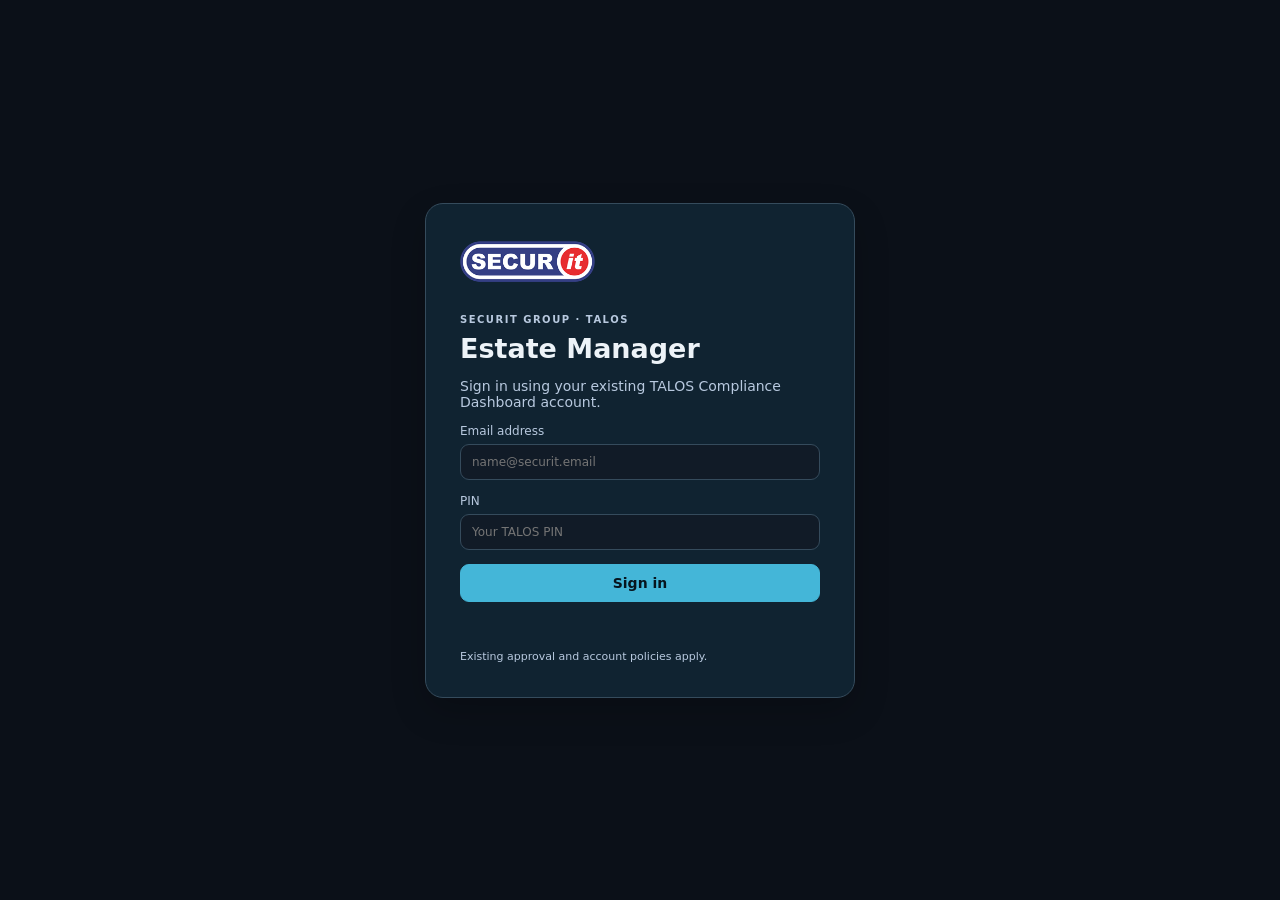
==== commit 96f1cf4e: "Add subtle forbidden-button shimmer and Lee Mode confirmation sequence" ====
--- a/index.html
+++ b/index.html
@@ -1,4 +1,4 @@
-<!doctype html><html lang="en-GB"><head><meta charset="utf-8"><meta name="viewport" content="width=device-width,initial-scale=1"><meta name="theme-color" content="#0c1727"><title>TALOS · Estate Manager</title><link rel="stylesheet" href="styles.css?v=talos-aerial-1"><link rel="stylesheet" href="./talos-brand.css?v=1"><link rel="stylesheet" href="./lee-mode.css?v=1"></head><body data-theme="dark"><div id="sharepointGate" class="authgate" hidden><div class="login-card" style="max-width:510px"><img src="securit-logo.png" alt="Securit Group" class="login-logo"><div class="eyebrow">SECURIT GROUP · TALOS</div><h1>Microsoft 365 access check</h1><p id="sharepointGateMessage" role="status">Checking access to a protected SecurIT SharePoint test image…</p><div id="sharepointGateActions" hidden><a class="primary sp-gate-button" href="https://securitgroup.sharepoint.com/sites/AllGuarding/Shared%20Documents/_WRD3098.jpg" target="_blank" rel="noopener noreferrer">Sign in to Microsoft 365 / Check</a><button type="button" class="quiet full" id="sharepointGateRetry">Recheck Access</button><p class="subtle">If you are signed in but this test still fails, contact TALOS support. This check does not prove your account is authorised for TALOS.</p></div></div></div><div id="authGate" class="authgate"><div class="login-card"><img src="securit-logo.png" alt="Securit Group" class="login-logo"><div class="eyebrow">SECURIT GROUP · TALOS</div><h1>Estate Manager</h1><p>Sign in using your existing TALOS Compliance Dashboard account.</p><form id="loginForm"><label>Email address<input type="email" id="loginEmail" required autocomplete="username" placeholder="name@securit.email"></label><label>PIN<input type="password" id="loginPin" required autocomplete="current-password" placeholder="Your TALOS PIN"></label><button type="submit" class="primary block" id="loginBtn">Sign in</button><p class="message" id="loginMessage"></p></form><form id="changePinForm" hidden><label>New PIN<input type="password" id="newPin" required></label><label>Confirm PIN<input type="password" id="confirmPin" required></label><button type="submit" class="primary block">Update PIN</button><p class="message" id="changePinMessage"></p></form><div class="login-footer">Existing approval and account policies apply. <span id="configNotice"></span></div></div></div><div class="shell" id="shell" hidden><aside class="sidebar"><div class="sidebrand"><img src="securit-logo.png" alt="Securit Group"><div><b>TALOS</b><span>OPERATIONS PLATFORM</span></div></div><nav class="talos-navigation" aria-label="TALOS modules">
+<!doctype html><html lang="en-GB"><head><meta charset="utf-8"><meta name="viewport" content="width=device-width,initial-scale=1"><meta name="theme-color" content="#0c1727"><title>TALOS · Estate Manager</title><link rel="stylesheet" href="styles.css?v=talos-aerial-1"><link rel="stylesheet" href="./talos-brand.css?v=1"><link rel="stylesheet" href="./lee-mode.css?v=2"></head><body data-theme="dark"><div id="sharepointGate" class="authgate" hidden><div class="login-card" style="max-width:510px"><img src="securit-logo.png" alt="Securit Group" class="login-logo"><div class="eyebrow">SECURIT GROUP · TALOS</div><h1>Microsoft 365 access check</h1><p id="sharepointGateMessage" role="status">Checking access to a protected SecurIT SharePoint test image…</p><div id="sharepointGateActions" hidden><a class="primary sp-gate-button" href="https://securitgroup.sharepoint.com/sites/AllGuarding/Shared%20Documents/_WRD3098.jpg" target="_blank" rel="noopener noreferrer">Sign in to Microsoft 365 / Check</a><button type="button" class="quiet full" id="sharepointGateRetry">Recheck Access</button><p class="subtle">If you are signed in but this test still fails, contact TALOS support. This check does not prove your account is authorised for TALOS.</p></div></div></div><div id="authGate" class="authgate"><div class="login-card"><img src="securit-logo.png" alt="Securit Group" class="login-logo"><div class="eyebrow">SECURIT GROUP · TALOS</div><h1>Estate Manager</h1><p>Sign in using your existing TALOS Compliance Dashboard account.</p><form id="loginForm"><label>Email address<input type="email" id="loginEmail" required autocomplete="username" placeholder="name@securit.email"></label><label>PIN<input type="password" id="loginPin" required autocomplete="current-password" placeholder="Your TALOS PIN"></label><button type="submit" class="primary block" id="loginBtn">Sign in</button><p class="message" id="loginMessage"></p></form><form id="changePinForm" hidden><label>New PIN<input type="password" id="newPin" required></label><label>Confirm PIN<input type="password" id="confirmPin" required></label><button type="submit" class="primary block">Update PIN</button><p class="message" id="changePinMessage"></p></form><div class="login-footer">Existing approval and account policies apply. <span id="configNotice"></span></div></div></div><div class="shell" id="shell" hidden><aside class="sidebar"><div class="sidebrand"><img src="securit-logo.png" alt="Securit Group"><div><b>TALOS</b><span>OPERATIONS PLATFORM</span></div></div><nav class="talos-navigation" aria-label="TALOS modules">
 <div class="nav-group"><div class="sidesection"><span class="nav-heading-mark"></span>WORKSPACE</div>
 <button type="button" class="sideitem selected" id="navEstate"><span class="nav-icon" aria-hidden="true">▣</span><span>Estate directory</span></button>
 <button type="button" class="sideitem" id="navReviews"><span class="nav-icon" aria-hidden="true">◷</span><span>Review centre</span></button></div>
@@ -18,11 +18,13 @@
 <a href="https://securit-uas.github.io/WestMidlandsInterchange/" target="_blank" rel="noopener noreferrer">West Midlands Interchange <span class="external-mark" aria-hidden="true">↗</span></a>
 </div></details>
 <button type="button" class="sideitem" id="navSiteVisits" aria-haspopup="dialog"><span class="nav-icon" aria-hidden="true">▧</span><span>Site Visits</span><span class="nav-soon">SOON</span></button></div>
-</nav><div class="sidebarbottom"><div class="identity"><div class="avatar" id="avatar">T</div><div><strong id="userName">TALOS user</strong><small id="userEmail"></small></div></div><button class="talos-quick-event" id="quickLogEvent" type="button">＋ LOG NEW EVENT</button><button class="quiet full" id="logout">Sign out</button><small class="talos-version" title="TALOS Unified V2.0.39">TALOS V2.0.39</small></div></aside><main><header class="topbar"><div><span class="eyebrow">OPERATIONS / ESTATE</span><h1 id="pageTitle">Estate Management</h1><p>One workspace for estate, compliance and operational reporting.</p></div><div class="topactions"><div class="jotform-status" id="sharepointStatus" role="status" aria-live="polite" title="Checks whether this browser can decode a protected SecurIT SharePoint image; not full SharePoint service health"><span class="jotform-dot" aria-hidden="true"></span><span id="sharepointStatusText">SharePoint Image Access · Not checked</span><button type="button" id="sharepointRecheck" class="jotform-recheck" title="Recheck SharePoint image access">↻</button><a id="sharepointOpen" href="https://securitgroup.sharepoint.com/sites/AllGuarding/Shared%20Documents/_WRD3098.jpg" target="_blank" rel="noopener noreferrer" title="Open the SharePoint test image or Microsoft 365 sign-in">Check</a></div><div class="jotform-status" id="jotformStatus" role="status" aria-live="polite" title="Tests access to the Jotform test photograph, not overall Jotform service health"><span class="jotform-dot" aria-hidden="true"></span><span id="jotformStatusText">Jotform Image Access · Not checked</span><button type="button" id="jotformRecheck" class="jotform-recheck" title="Check Jotform image access again">↻</button><a id="jotformOpen" href="https://eu.jotform.com/uploads/Wilkinson_John/261453363287057/6557672476117213831/29D7E76B-2DE4-4092-AD51-0072954272DA_4_5005_c.jpeg" target="_blank" rel="noopener noreferrer" title="Open Jotform to check image access or sign in">Check</a></div><span id="connectionBadge" class="connection">Not connected</span><button type="button" class="quiet" id="leeMode" aria-pressed="false" hidden>Lee Mode</button><button class="quiet" id="refresh">↻ Refresh</button></div></header><div class="maincontent" id="estateContent"><section class="kpis" id="kpis"><div class="kpi"><span>Total sites</span><strong id="kTotal">—</strong><small>Within API scope</small></div><div class="kpi"><span>Active guarding</span><strong id="kActive">—</strong><small>Static and retail</small></div><div class="kpi"><span>Review overdue</span><strong id="kOverdue">—</strong><small>Valid dated records</small></div><div class="kpi"><span>Without review date</span><strong id="kMissing">—</strong><small>Active guarding only</small></div></section><div class="workspace"><section class="panel directory"><div class="panelhead"><div class="headrow"><h2>Site directory</h2><button class="quiet compact" id="addSite">+ Add site</button><span id="resultsCount" class="subtle">—</span></div><input id="search" type="search" placeholder="Search site, client, postcode or manager…"><div class="filters"><select id="filterType"><option value="">All types</option><option value="Static">Static</option><option value="Retail">Retail</option></select><select id="filterRegion"><option value="">All regions</option></select><select id="filterActive"><option value="">All statuses</option><option value="Yes">Active</option><option value="No">Inactive</option></select></div><div class="hint">Search also recognises common abbreviations such as MCL → McLaren.</div></div><div class="site-list" id="siteList"><div class="empty">Connect to the Estate List API to load sites.</div></div></section><section class="panel editor"><div class="panelhead"><div class="headrow"><div><h2 id="detailTitle">Site record</h2><p class="subtle" id="detailSubtitle">Select a site to view its details</p></div><div class="headbuttons"><button class="quiet compact" id="duplicateSite" disabled>Duplicate site</button><div id="detailState"></div></div></div></div><div class="editor-scroll" id="detail"><div class="empty">Select a site from the directory.</div></div><div class="editor-footer"><span id="editMessage" role="status" class="subtle">No changes</span><div><button id="cancelEdit" class="quiet" hidden>Discard</button><button id="saveEdit" class="primary" disabled>Save changes</button></div></div></section></div></div><section id="moduleHost" class="module-host" hidden><div class="wall-presentation-toolbar"><button id="wallPresentationStart" class="primary" type="button" hidden>⛶ Full screen wallboard</button></div><button id="wallPresentationExit" class="wall-exit" type="button" hidden>↙ Exit full screen</button></section></main></div><div class="talos-restricted-backdrop" id="talosRestrictedBackdrop" hidden>
+</nav><div class="sidebarbottom"><div class="identity"><div class="avatar" id="avatar">T</div><div><strong id="userName">TALOS user</strong><small id="userEmail"></small></div></div><button class="talos-quick-event" id="quickLogEvent" type="button">＋ LOG NEW EVENT</button><button class="quiet full" id="logout">Sign out</button><small class="talos-version" title="TALOS Unified V2.0.39">TALOS V2.0.39</small></div></aside><main><header class="topbar"><div><span class="eyebrow">OPERATIONS / ESTATE</span><h1 id="pageTitle">Estate Management</h1><p>One workspace for estate, compliance and operational reporting.</p></div><div class="topactions"><div class="jotform-status" id="sharepointStatus" role="status" aria-live="polite" title="Checks whether this browser can decode a protected SecurIT SharePoint image; not full SharePoint service health"><span class="jotform-dot" aria-hidden="true"></span><span id="sharepointStatusText">SharePoint Image Access · Not checked</span><button type="button" id="sharepointRecheck" class="jotform-recheck" title="Recheck SharePoint image access">↻</button><a id="sharepointOpen" href="https://securitgroup.sharepoint.com/sites/AllGuarding/Shared%20Documents/_WRD3098.jpg" target="_blank" rel="noopener noreferrer" title="Open the SharePoint test image or Microsoft 365 sign-in">Check</a></div><div class="jotform-status" id="jotformStatus" role="status" aria-live="polite" title="Tests access to the Jotform test photograph, not overall Jotform service health"><span class="jotform-dot" aria-hidden="true"></span><span id="jotformStatusText">Jotform Image Access · Not checked</span><button type="button" id="jotformRecheck" class="jotform-recheck" title="Check Jotform image access again">↻</button><a id="jotformOpen" href="https://eu.jotform.com/uploads/Wilkinson_John/261453363287057/6557672476117213831/29D7E76B-2DE4-4092-AD51-0072954272DA_4_5005_c.jpeg" target="_blank" rel="noopener noreferrer" title="Open Jotform to check image access or sign in">Check</a></div><span id="connectionBadge" class="connection">Not connected</span><button type="button" class="quiet" id="leeMode" aria-pressed="false" hidden>Do not touch</button><button class="quiet" id="refresh">↻ Refresh</button></div></header><div class="maincontent" id="estateContent"><section class="kpis" id="kpis"><div class="kpi"><span>Total sites</span><strong id="kTotal">—</strong><small>Within API scope</small></div><div class="kpi"><span>Active guarding</span><strong id="kActive">—</strong><small>Static and retail</small></div><div class="kpi"><span>Review overdue</span><strong id="kOverdue">—</strong><small>Valid dated records</small></div><div class="kpi"><span>Without review date</span><strong id="kMissing">—</strong><small>Active guarding only</small></div></section><div class="workspace"><section class="panel directory"><div class="panelhead"><div class="headrow"><h2>Site directory</h2><button class="quiet compact" id="addSite">+ Add site</button><span id="resultsCount" class="subtle">—</span></div><input id="search" type="search" placeholder="Search site, client, postcode or manager…"><div class="filters"><select id="filterType"><option value="">All types</option><option value="Static">Static</option><option value="Retail">Retail</option></select><select id="filterRegion"><option value="">All regions</option></select><select id="filterActive"><option value="">All statuses</option><option value="Yes">Active</option><option value="No">Inactive</option></select></div><div class="hint">Search also recognises common abbreviations such as MCL → McLaren.</div></div><div class="site-list" id="siteList"><div class="empty">Connect to the Estate List API to load sites.</div></div></section><section class="panel editor"><div class="panelhead"><div class="headrow"><div><h2 id="detailTitle">Site record</h2><p class="subtle" id="detailSubtitle">Select a site to view its details</p></div><div class="headbuttons"><button class="quiet compact" id="duplicateSite" disabled>Duplicate site</button><div id="detailState"></div></div></div></div><div class="editor-scroll" id="detail"><div class="empty">Select a site from the directory.</div></div><div class="editor-footer"><span id="editMessage" role="status" class="subtle">No changes</span><div><button id="cancelEdit" class="quiet" hidden>Discard</button><button id="saveEdit" class="primary" disabled>Save changes</button></div></div></section></div></div><section id="moduleHost" class="module-host" hidden><div class="wall-presentation-toolbar"><button id="wallPresentationStart" class="primary" type="button" hidden>⛶ Full screen wallboard</button></div><button id="wallPresentationExit" class="wall-exit" type="button" hidden>↙ Exit full screen</button></section></main></div><div class="talos-restricted-backdrop" id="talosRestrictedBackdrop" hidden>
 <div class="talos-restricted-dialog" role="dialog" aria-modal="true" aria-labelledby="talosRestrictedTitle" aria-describedby="talosRestrictedDescription">
 <div class="restricted-symbol" aria-hidden="true">🔒</div>
 <div class="eyebrow">TALOS · OPERATIONAL ASSURANCE</div>
 <h2 id="talosRestrictedTitle">Access Restricted</h2>
 <p id="talosRestrictedDescription">This module is not yet available.</p>
 <button type="button" class="primary" id="talosRestrictedClose">Close</button>
-</div></div><div class="toast" id="toast" hidden></div><script src="config.js?v=2.0.31"></script><script src="app.js?v=lee-mode-1"></script></body></html>
+</div></div><div class="toast" id="toast" hidden></div><dialog id="leeConfirmDialog" class="lee-dialog" aria-labelledby="leeConfirmTitle"><h2 id="leeConfirmTitle">Are you sure?</h2><p>It kinda said do not touch.</p><div class="lee-dialog-actions"><button type="button" class="quiet" id="leeConfirmNo" autofocus>No</button><button type="button" class="primary" id="leeConfirmYes">Yes</button></div></dialog>
+<dialog id="leeAnnouncementDialog" class="lee-dialog lee-announcement" aria-labelledby="leeAnnouncementTitle"><div class="lee-announcement-star" aria-hidden="true">✦</div><h2 id="leeAnnouncementTitle" role="status">Lee Mode active</h2><button type="button" id="leeAnnouncementClose" autofocus>Continue</button></dialog>
+<script src="config.js?v=2.0.31"></script><script src="app.js?v=lee-mode-2"></script></body></html>
--- a/lee-mode.css
+++ b/lee-mode.css
@@ -18,3 +18,19 @@
 html.lee-mode .appraisal-overview{background:#38154e!important;color:#fff8ff!important}
 html.lee-mode .appraisal-overview :is(summary,p){color:#fff8ff!important}
 #leeMode[hidden]{display:none!important}
+
+/* The forbidden button: restrained, infrequent shimmer in normal TALOS mode. */
+#leeMode{position:relative;isolation:isolate;overflow:hidden}
+html:not(.lee-mode) #leeMode:not([hidden]){border-color:#526b7c;background:#192e3b;color:#e5eef5}
+html:not(.lee-mode) #leeMode:not([hidden])::after{content:"";position:absolute;inset:0;pointer-events:none;background:linear-gradient(110deg,transparent 25%,rgba(191,232,248,.18) 47%,transparent 68%);transform:translateX(-120%);animation:lee-shimmer 6s ease-in-out infinite}
+@keyframes lee-shimmer{0%,68%{transform:translateX(-120%)}90%,100%{transform:translateX(120%)}}
+.lee-dialog{width:min(420px,calc(100vw - 32px));border:1px solid var(--line,#476273);border-radius:16px;padding:26px;background:var(--panel,#102331);color:var(--text,#edf3f8);box-shadow:0 18px 80px #0009;text-align:center}
+.lee-dialog::backdrop{background:rgba(5,12,23,.76);backdrop-filter:blur(4px)}
+.lee-dialog h2{font-size:23px;margin:0 0 10px}
+.lee-dialog p{font-size:15px;line-height:1.5;color:var(--muted,#b8c9df);margin:0 0 24px}
+.lee-dialog-actions{display:flex;justify-content:center;gap:12px}
+.lee-dialog-actions button{min-width:100px}
+html.lee-mode .lee-announcement{background:linear-gradient(145deg,#38154e,#72145d);color:#fff;border:3px solid #ff57c7;box-shadow:0 0 30px #ff57c7aa,0 0 60px #baff3855}
+.lee-announcement-star{font-size:42px;color:#baff38;text-shadow:0 0 13px #baff38;margin-bottom:8px}
+html.lee-mode .lee-announcement h2{font-size:clamp(25px,6vw,36px);margin:0 0 22px;color:#fff;text-shadow:2px 2px #a80079,0 0 12px #ff57c7}
+@media(prefers-reduced-motion:reduce){html:not(.lee-mode) #leeMode::after{animation:none;display:none}}
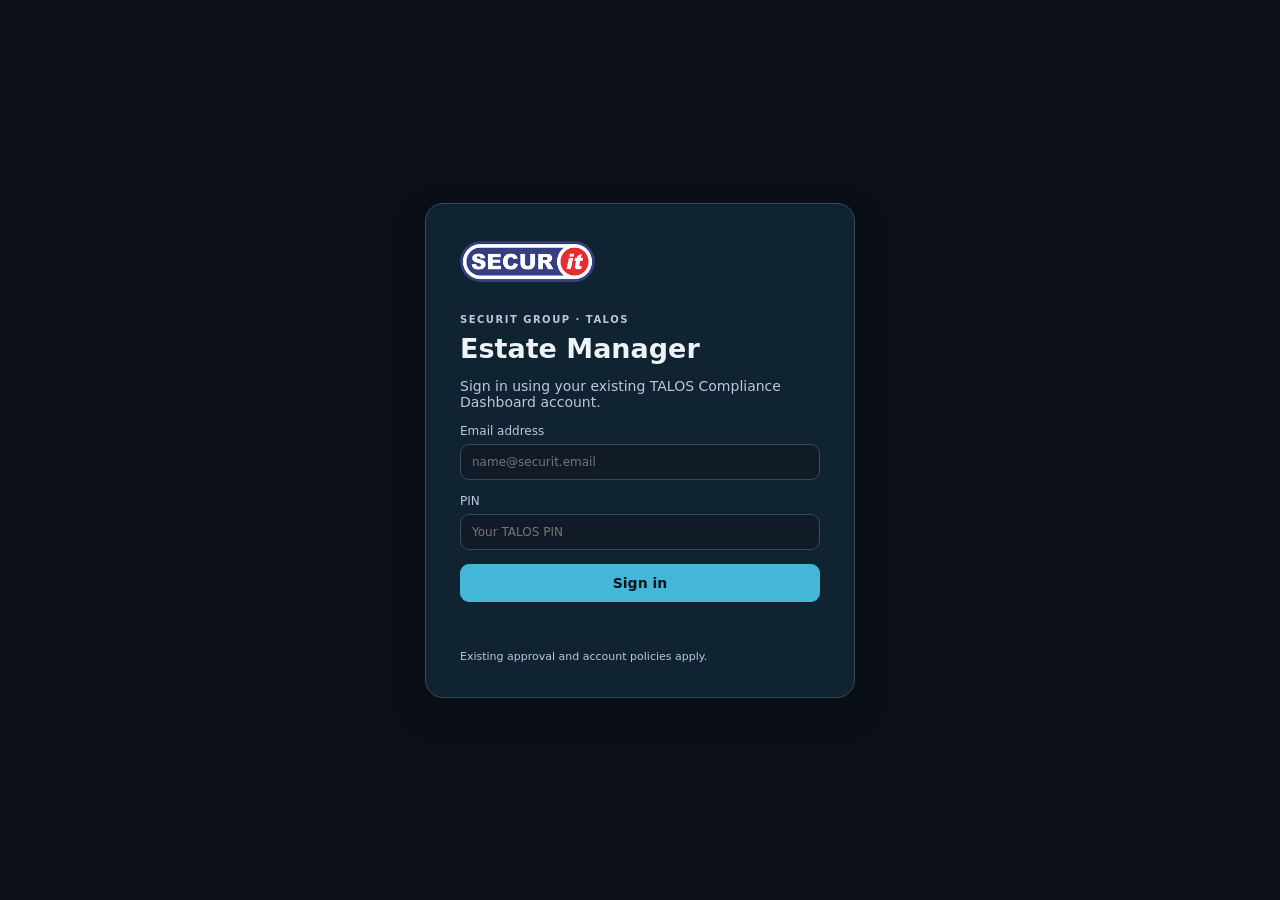
==== commit 50677937: "Refresh cached script for Lee Mode display name correction" ====
--- a/index.html
+++ b/index.html
@@ -1,4 +1,4 @@
-<!doctype html><html lang="en-GB"><head><meta charset="utf-8"><meta name="viewport" content="width=device-width,initial-scale=1"><meta name="theme-color" content="#0c1727"><title>TALOS · Estate Manager</title><link rel="stylesheet" href="styles.css?v=talos-aerial-1"><link rel="stylesheet" href="./talos-brand.css?v=1"><link rel="stylesheet" href="./lee-mode.css?v=2"></head><body data-theme="dark"><div id="sharepointGate" class="authgate" hidden><div class="login-card" style="max-width:510px"><img src="securit-logo.png" alt="Securit Group" class="login-logo"><div class="eyebrow">SECURIT GROUP · TALOS</div><h1>Microsoft 365 access check</h1><p id="sharepointGateMessage" role="status">Checking access to a protected SecurIT SharePoint test image…</p><div id="sharepointGateActions" hidden><a class="primary sp-gate-button" href="https://securitgroup.sharepoint.com/sites/AllGuarding/Shared%20Documents/_WRD3098.jpg" target="_blank" rel="noopener noreferrer">Sign in to Microsoft 365 / Check</a><button type="button" class="quiet full" id="sharepointGateRetry">Recheck Access</button><p class="subtle">If you are signed in but this test still fails, contact TALOS support. This check does not prove your account is authorised for TALOS.</p></div></div></div><div id="authGate" class="authgate"><div class="login-card"><img src="securit-logo.png" alt="Securit Group" class="login-logo"><div class="eyebrow">SECURIT GROUP · TALOS</div><h1>Estate Manager</h1><p>Sign in using your existing TALOS Compliance Dashboard account.</p><form id="loginForm"><label>Email address<input type="email" id="loginEmail" required autocomplete="username" placeholder="name@securit.email"></label><label>PIN<input type="password" id="loginPin" required autocomplete="current-password" placeholder="Your TALOS PIN"></label><button type="submit" class="primary block" id="loginBtn">Sign in</button><p class="message" id="loginMessage"></p></form><form id="changePinForm" hidden><label>New PIN<input type="password" id="newPin" required></label><label>Confirm PIN<input type="password" id="confirmPin" required></label><button type="submit" class="primary block">Update PIN</button><p class="message" id="changePinMessage"></p></form><div class="login-footer">Existing approval and account policies apply. <span id="configNotice"></span></div></div></div><div class="shell" id="shell" hidden><aside class="sidebar"><div class="sidebrand"><img src="securit-logo.png" alt="Securit Group"><div><b>TALOS</b><span>OPERATIONS PLATFORM</span></div></div><nav class="talos-navigation" aria-label="TALOS modules">
+<!doctype html><html lang="en-GB"><head><meta charset="utf-8"><meta name="viewport" content="width=device-width,initial-scale=1"><meta name="theme-color" content="#0c1727"><title>TALOS · Estate Manager</title><link rel="stylesheet" href="styles.css?v=talos-aerial-1"><link rel="stylesheet" href="./talos-brand.css?v=1"><link rel="stylesheet" href="./lee-mode.css?v=3"></head><body data-theme="dark"><div id="sharepointGate" class="authgate" hidden><div class="login-card" style="max-width:510px"><img src="securit-logo.png" alt="Securit Group" class="login-logo"><div class="eyebrow">SECURIT GROUP · TALOS</div><h1>Microsoft 365 access check</h1><p id="sharepointGateMessage" role="status">Checking access to a protected SecurIT SharePoint test image…</p><div id="sharepointGateActions" hidden><a class="primary sp-gate-button" href="https://securitgroup.sharepoint.com/sites/AllGuarding/Shared%20Documents/_WRD3098.jpg" target="_blank" rel="noopener noreferrer">Sign in to Microsoft 365 / Check</a><button type="button" class="quiet full" id="sharepointGateRetry">Recheck Access</button><p class="subtle">If you are signed in but this test still fails, contact TALOS support. This check does not prove your account is authorised for TALOS.</p></div></div></div><div id="authGate" class="authgate"><div class="login-card"><img src="securit-logo.png" alt="Securit Group" class="login-logo"><div class="eyebrow">SECURIT GROUP · TALOS</div><h1>Estate Manager</h1><p>Sign in using your existing TALOS Compliance Dashboard account.</p><form id="loginForm"><label>Email address<input type="email" id="loginEmail" required autocomplete="username" placeholder="name@securit.email"></label><label>PIN<input type="password" id="loginPin" required autocomplete="current-password" placeholder="Your TALOS PIN"></label><button type="submit" class="primary block" id="loginBtn">Sign in</button><p class="message" id="loginMessage"></p></form><form id="changePinForm" hidden><label>New PIN<input type="password" id="newPin" required></label><label>Confirm PIN<input type="password" id="confirmPin" required></label><button type="submit" class="primary block">Update PIN</button><p class="message" id="changePinMessage"></p></form><div class="login-footer">Existing approval and account policies apply. <span id="configNotice"></span></div></div></div><div class="shell" id="shell" hidden><aside class="sidebar"><div class="sidebrand"><img src="securit-logo.png" alt="Securit Group"><div><b>TALOS</b><span>OPERATIONS PLATFORM</span></div></div><nav class="talos-navigation" aria-label="TALOS modules">
 <div class="nav-group"><div class="sidesection"><span class="nav-heading-mark"></span>WORKSPACE</div>
 <button type="button" class="sideitem selected" id="navEstate"><span class="nav-icon" aria-hidden="true">▣</span><span>Estate directory</span></button>
 <button type="button" class="sideitem" id="navReviews"><span class="nav-icon" aria-hidden="true">◷</span><span>Review centre</span></button></div>
@@ -18,7 +18,7 @@
 <a href="https://securit-uas.github.io/WestMidlandsInterchange/" target="_blank" rel="noopener noreferrer">West Midlands Interchange <span class="external-mark" aria-hidden="true">↗</span></a>
 </div></details>
 <button type="button" class="sideitem" id="navSiteVisits" aria-haspopup="dialog"><span class="nav-icon" aria-hidden="true">▧</span><span>Site Visits</span><span class="nav-soon">SOON</span></button></div>
-</nav><div class="sidebarbottom"><div class="identity"><div class="avatar" id="avatar">T</div><div><strong id="userName">TALOS user</strong><small id="userEmail"></small></div></div><button class="talos-quick-event" id="quickLogEvent" type="button">＋ LOG NEW EVENT</button><button class="quiet full" id="logout">Sign out</button><small class="talos-version" title="TALOS Unified V2.0.39">TALOS V2.0.39</small></div></aside><main><header class="topbar"><div><span class="eyebrow">OPERATIONS / ESTATE</span><h1 id="pageTitle">Estate Management</h1><p>One workspace for estate, compliance and operational reporting.</p></div><div class="topactions"><div class="jotform-status" id="sharepointStatus" role="status" aria-live="polite" title="Checks whether this browser can decode a protected SecurIT SharePoint image; not full SharePoint service health"><span class="jotform-dot" aria-hidden="true"></span><span id="sharepointStatusText">SharePoint Image Access · Not checked</span><button type="button" id="sharepointRecheck" class="jotform-recheck" title="Recheck SharePoint image access">↻</button><a id="sharepointOpen" href="https://securitgroup.sharepoint.com/sites/AllGuarding/Shared%20Documents/_WRD3098.jpg" target="_blank" rel="noopener noreferrer" title="Open the SharePoint test image or Microsoft 365 sign-in">Check</a></div><div class="jotform-status" id="jotformStatus" role="status" aria-live="polite" title="Tests access to the Jotform test photograph, not overall Jotform service health"><span class="jotform-dot" aria-hidden="true"></span><span id="jotformStatusText">Jotform Image Access · Not checked</span><button type="button" id="jotformRecheck" class="jotform-recheck" title="Check Jotform image access again">↻</button><a id="jotformOpen" href="https://eu.jotform.com/uploads/Wilkinson_John/261453363287057/6557672476117213831/29D7E76B-2DE4-4092-AD51-0072954272DA_4_5005_c.jpeg" target="_blank" rel="noopener noreferrer" title="Open Jotform to check image access or sign in">Check</a></div><span id="connectionBadge" class="connection">Not connected</span><button type="button" class="quiet" id="leeMode" aria-pressed="false" hidden>Do not touch</button><button class="quiet" id="refresh">↻ Refresh</button></div></header><div class="maincontent" id="estateContent"><section class="kpis" id="kpis"><div class="kpi"><span>Total sites</span><strong id="kTotal">—</strong><small>Within API scope</small></div><div class="kpi"><span>Active guarding</span><strong id="kActive">—</strong><small>Static and retail</small></div><div class="kpi"><span>Review overdue</span><strong id="kOverdue">—</strong><small>Valid dated records</small></div><div class="kpi"><span>Without review date</span><strong id="kMissing">—</strong><small>Active guarding only</small></div></section><div class="workspace"><section class="panel directory"><div class="panelhead"><div class="headrow"><h2>Site directory</h2><button class="quiet compact" id="addSite">+ Add site</button><span id="resultsCount" class="subtle">—</span></div><input id="search" type="search" placeholder="Search site, client, postcode or manager…"><div class="filters"><select id="filterType"><option value="">All types</option><option value="Static">Static</option><option value="Retail">Retail</option></select><select id="filterRegion"><option value="">All regions</option></select><select id="filterActive"><option value="">All statuses</option><option value="Yes">Active</option><option value="No">Inactive</option></select></div><div class="hint">Search also recognises common abbreviations such as MCL → McLaren.</div></div><div class="site-list" id="siteList"><div class="empty">Connect to the Estate List API to load sites.</div></div></section><section class="panel editor"><div class="panelhead"><div class="headrow"><div><h2 id="detailTitle">Site record</h2><p class="subtle" id="detailSubtitle">Select a site to view its details</p></div><div class="headbuttons"><button class="quiet compact" id="duplicateSite" disabled>Duplicate site</button><div id="detailState"></div></div></div></div><div class="editor-scroll" id="detail"><div class="empty">Select a site from the directory.</div></div><div class="editor-footer"><span id="editMessage" role="status" class="subtle">No changes</span><div><button id="cancelEdit" class="quiet" hidden>Discard</button><button id="saveEdit" class="primary" disabled>Save changes</button></div></div></section></div></div><section id="moduleHost" class="module-host" hidden><div class="wall-presentation-toolbar"><button id="wallPresentationStart" class="primary" type="button" hidden>⛶ Full screen wallboard</button></div><button id="wallPresentationExit" class="wall-exit" type="button" hidden>↙ Exit full screen</button></section></main></div><div class="talos-restricted-backdrop" id="talosRestrictedBackdrop" hidden>
+</nav><div class="sidebarbottom"><div class="identity"><div class="avatar" id="avatar">T</div><div><strong id="userName">TALOS user</strong><small id="userEmail"></small></div></div><button class="talos-quick-event" id="quickLogEvent" type="button">＋ LOG NEW EVENT</button><button class="quiet full" id="logout">Sign out</button><small class="talos-version" title="TALOS Unified V2.0.39">TALOS V2.0.39</small></div></aside><main><header class="topbar"><div><span class="eyebrow">OPERATIONS / ESTATE</span><h1 id="pageTitle">Estate Management</h1><p>One workspace for estate, compliance and operational reporting.</p></div><div class="topactions"><div class="jotform-status" id="sharepointStatus" role="status" aria-live="polite" title="Checks whether this browser can decode a protected SecurIT SharePoint image; not full SharePoint service health"><span class="jotform-dot" aria-hidden="true"></span><span id="sharepointStatusText">SharePoint Image Access · Not checked</span><button type="button" id="sharepointRecheck" class="jotform-recheck" title="Recheck SharePoint image access">↻</button><a id="sharepointOpen" href="https://securitgroup.sharepoint.com/sites/AllGuarding/Shared%20Documents/_WRD3098.jpg" target="_blank" rel="noopener noreferrer" title="Open the SharePoint test image or Microsoft 365 sign-in">Check</a></div><div class="jotform-status" id="jotformStatus" role="status" aria-live="polite" title="Tests access to the Jotform test photograph, not overall Jotform service health"><span class="jotform-dot" aria-hidden="true"></span><span id="jotformStatusText">Jotform Image Access · Not checked</span><button type="button" id="jotformRecheck" class="jotform-recheck" title="Check Jotform image access again">↻</button><a id="jotformOpen" href="https://eu.jotform.com/uploads/Wilkinson_John/261453363287057/6557672476117213831/29D7E76B-2DE4-4092-AD51-0072954272DA_4_5005_c.jpeg" target="_blank" rel="noopener noreferrer" title="Open Jotform to check image access or sign in">Check</a></div><span id="connectionBadge" class="connection">Not connected</span><button type="button" class="quiet" id="leeSound" aria-pressed="false" hidden>Sound off</button><button type="button" class="quiet" id="leeMode" aria-pressed="false" hidden>Do not touch</button><button class="quiet" id="refresh">↻ Refresh</button></div></header><div class="maincontent" id="estateContent"><section class="kpis" id="kpis"><div class="kpi"><span>Total sites</span><strong id="kTotal">—</strong><small>Within API scope</small></div><div class="kpi"><span>Active guarding</span><strong id="kActive">—</strong><small>Static and retail</small></div><div class="kpi"><span>Review overdue</span><strong id="kOverdue">—</strong><small>Valid dated records</small></div><div class="kpi"><span>Without review date</span><strong id="kMissing">—</strong><small>Active guarding only</small></div></section><div class="workspace"><section class="panel directory"><div class="panelhead"><div class="headrow"><h2>Site directory</h2><button class="quiet compact" id="addSite">+ Add site</button><span id="resultsCount" class="subtle">—</span></div><input id="search" type="search" placeholder="Search site, client, postcode or manager…"><div class="filters"><select id="filterType"><option value="">All types</option><option value="Static">Static</option><option value="Retail">Retail</option></select><select id="filterRegion"><option value="">All regions</option></select><select id="filterActive"><option value="">All statuses</option><option value="Yes">Active</option><option value="No">Inactive</option></select></div><div class="hint">Search also recognises common abbreviations such as MCL → McLaren.</div></div><div class="site-list" id="siteList"><div class="empty">Connect to the Estate List API to load sites.</div></div></section><section class="panel editor"><div class="panelhead"><div class="headrow"><div><h2 id="detailTitle">Site record</h2><p class="subtle" id="detailSubtitle">Select a site to view its details</p></div><div class="headbuttons"><button class="quiet compact" id="duplicateSite" disabled>Duplicate site</button><div id="detailState"></div></div></div></div><div class="editor-scroll" id="detail"><div class="empty">Select a site from the directory.</div></div><div class="editor-footer"><span id="editMessage" role="status" class="subtle">No changes</span><div><button id="cancelEdit" class="quiet" hidden>Discard</button><button id="saveEdit" class="primary" disabled>Save changes</button></div></div></section></div></div><section id="moduleHost" class="module-host" hidden><div class="wall-presentation-toolbar"><button id="wallPresentationStart" class="primary" type="button" hidden>⛶ Full screen wallboard</button></div><button id="wallPresentationExit" class="wall-exit" type="button" hidden>↙ Exit full screen</button></section></main></div><div class="talos-restricted-backdrop" id="talosRestrictedBackdrop" hidden>
 <div class="talos-restricted-dialog" role="dialog" aria-modal="true" aria-labelledby="talosRestrictedTitle" aria-describedby="talosRestrictedDescription">
 <div class="restricted-symbol" aria-hidden="true">🔒</div>
 <div class="eyebrow">TALOS · OPERATIONAL ASSURANCE</div>
@@ -27,4 +27,4 @@
 <button type="button" class="primary" id="talosRestrictedClose">Close</button>
 </div></div><div class="toast" id="toast" hidden></div><dialog id="leeConfirmDialog" class="lee-dialog" aria-labelledby="leeConfirmTitle"><h2 id="leeConfirmTitle">Are you sure?</h2><p>It kinda said do not touch.</p><div class="lee-dialog-actions"><button type="button" class="quiet" id="leeConfirmNo" autofocus>No</button><button type="button" class="primary" id="leeConfirmYes">Yes</button></div></dialog>
 <dialog id="leeAnnouncementDialog" class="lee-dialog lee-announcement" aria-labelledby="leeAnnouncementTitle"><div class="lee-announcement-star" aria-hidden="true">✦</div><h2 id="leeAnnouncementTitle" role="status">Lee Mode active</h2><button type="button" id="leeAnnouncementClose" autofocus>Continue</button></dialog>
-<script src="config.js?v=2.0.31"></script><script src="app.js?v=lee-mode-2"></script></body></html>
+<script src="config.js?v=2.0.31"></script><script src="app.js?v=lee-mode-4"></script></body></html>
--- a/lee-mode.css
+++ b/lee-mode.css
@@ -34,3 +34,12 @@
 .lee-announcement-star{font-size:42px;color:#baff38;text-shadow:0 0 13px #baff38;margin-bottom:8px}
 html.lee-mode .lee-announcement h2{font-size:clamp(25px,6vw,36px);margin:0 0 22px;color:#fff;text-shadow:2px 2px #a80079,0 0 12px #ff57c7}
 @media(prefers-reduced-motion:reduce){html:not(.lee-mode) #leeMode::after{animation:none;display:none}}
+
+/* Slow MySpace colour drift, keeping text and status indicators stable. */
+#leeSound[hidden]{display:none!important}
+html.lee-mode :is(.sidebar,.topbar,.top,.hero,.panelhead){background:linear-gradient(115deg,#531169,#8b145e,#154d72,#531169)!important;background-size:300% 300%!important;animation:lee-gradient-drift 19s ease-in-out infinite}
+html.lee-mode .lee-announcement{background:linear-gradient(130deg,#38154e,#8b145e,#17496c,#38154e)!important;background-size:300% 300%!important;animation:lee-gradient-drift 10s ease-in-out infinite}
+html.lee-mode :is(.panel,.card,.kpi,.module,.access-card){animation:lee-border-drift 12s ease-in-out infinite}
+@keyframes lee-gradient-drift{0%,100%{background-position:0% 50%}50%{background-position:100% 50%}}
+@keyframes lee-border-drift{0%,100%{border-color:#ff57c7;box-shadow:0 0 7px #ff57c744}50%{border-color:#77f4ff;box-shadow:0 0 9px #77f4ff44}}
+@media(prefers-reduced-motion:reduce){html.lee-mode :is(.sidebar,.topbar,.top,.hero,.panelhead,.lee-announcement,.panel,.card,.kpi,.module,.access-card){animation:none!important}}
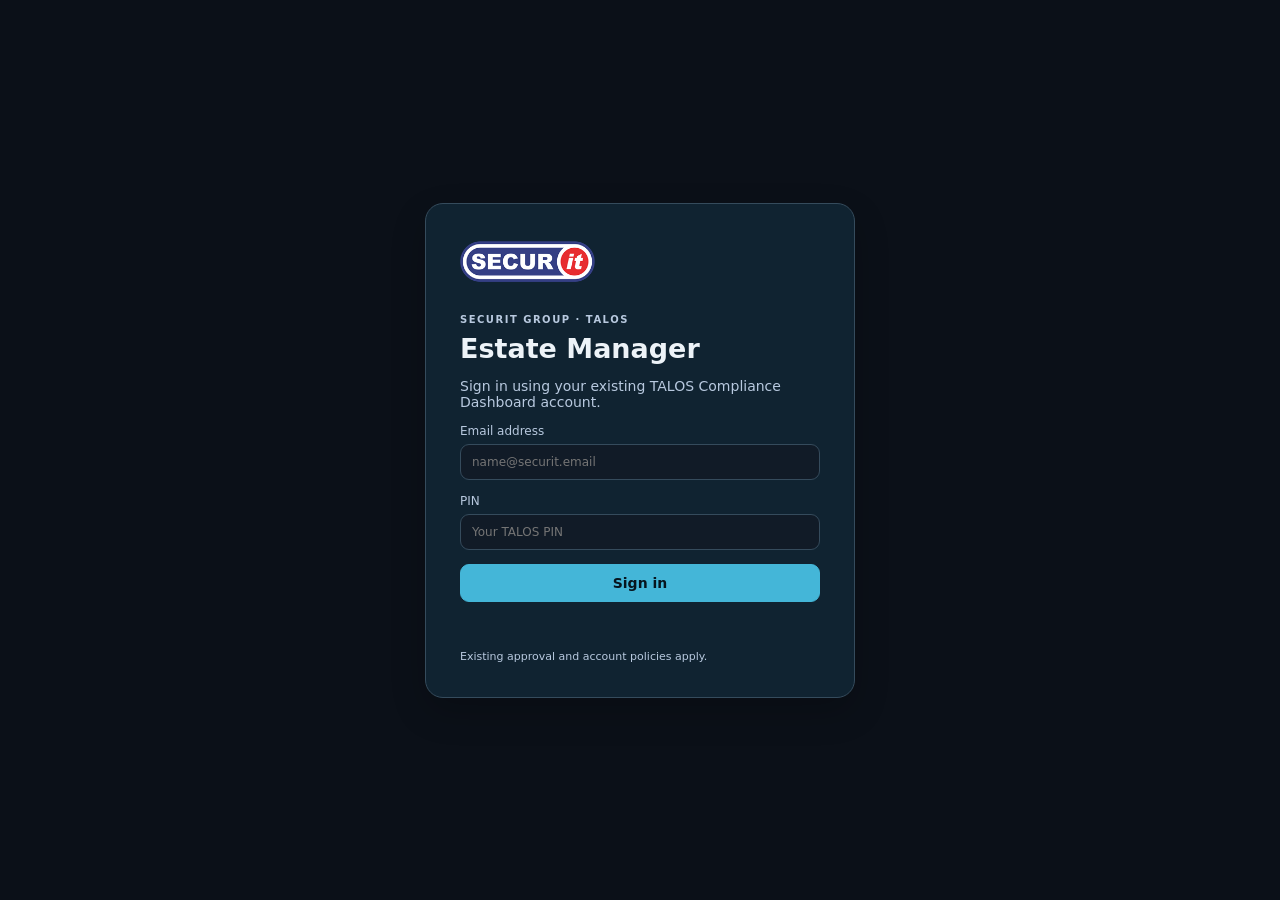
==== commit 9fa83ec1: "Add optional December Christmas mode with snowfall and public-domain festive music" ====
--- a/index.html
+++ b/index.html
@@ -1,4 +1,4 @@
-<!doctype html><html lang="en-GB"><head><meta charset="utf-8"><meta name="viewport" content="width=device-width,initial-scale=1"><meta name="theme-color" content="#0c1727"><title>TALOS · Estate Manager</title><link rel="stylesheet" href="styles.css?v=talos-aerial-1"><link rel="stylesheet" href="./talos-brand.css?v=1"><link rel="stylesheet" href="./lee-mode.css?v=3"></head><body data-theme="dark"><div id="sharepointGate" class="authgate" hidden><div class="login-card" style="max-width:510px"><img src="securit-logo.png" alt="Securit Group" class="login-logo"><div class="eyebrow">SECURIT GROUP · TALOS</div><h1>Microsoft 365 access check</h1><p id="sharepointGateMessage" role="status">Checking access to a protected SecurIT SharePoint test image…</p><div id="sharepointGateActions" hidden><a class="primary sp-gate-button" href="https://securitgroup.sharepoint.com/sites/AllGuarding/Shared%20Documents/_WRD3098.jpg" target="_blank" rel="noopener noreferrer">Sign in to Microsoft 365 / Check</a><button type="button" class="quiet full" id="sharepointGateRetry">Recheck Access</button><p class="subtle">If you are signed in but this test still fails, contact TALOS support. This check does not prove your account is authorised for TALOS.</p></div></div></div><div id="authGate" class="authgate"><div class="login-card"><img src="securit-logo.png" alt="Securit Group" class="login-logo"><div class="eyebrow">SECURIT GROUP · TALOS</div><h1>Estate Manager</h1><p>Sign in using your existing TALOS Compliance Dashboard account.</p><form id="loginForm"><label>Email address<input type="email" id="loginEmail" required autocomplete="username" placeholder="name@securit.email"></label><label>PIN<input type="password" id="loginPin" required autocomplete="current-password" placeholder="Your TALOS PIN"></label><button type="submit" class="primary block" id="loginBtn">Sign in</button><p class="message" id="loginMessage"></p></form><form id="changePinForm" hidden><label>New PIN<input type="password" id="newPin" required></label><label>Confirm PIN<input type="password" id="confirmPin" required></label><button type="submit" class="primary block">Update PIN</button><p class="message" id="changePinMessage"></p></form><div class="login-footer">Existing approval and account policies apply. <span id="configNotice"></span></div></div></div><div class="shell" id="shell" hidden><aside class="sidebar"><div class="sidebrand"><img src="securit-logo.png" alt="Securit Group"><div><b>TALOS</b><span>OPERATIONS PLATFORM</span></div></div><nav class="talos-navigation" aria-label="TALOS modules">
+<!doctype html><html lang="en-GB"><head><meta charset="utf-8"><meta name="viewport" content="width=device-width,initial-scale=1"><meta name="theme-color" content="#0c1727"><title>TALOS · Estate Manager</title><link rel="stylesheet" href="styles.css?v=talos-aerial-1"><link rel="stylesheet" href="./talos-brand.css?v=1"><link rel="stylesheet" href="./lee-mode.css?v=3"><link rel="stylesheet" href="./christmas-mode.css?v=1"></head><body data-theme="dark"><div id="sharepointGate" class="authgate" hidden><div class="login-card" style="max-width:510px"><img src="securit-logo.png" alt="Securit Group" class="login-logo"><div class="eyebrow">SECURIT GROUP · TALOS</div><h1>Microsoft 365 access check</h1><p id="sharepointGateMessage" role="status">Checking access to a protected SecurIT SharePoint test image…</p><div id="sharepointGateActions" hidden><a class="primary sp-gate-button" href="https://securitgroup.sharepoint.com/sites/AllGuarding/Shared%20Documents/_WRD3098.jpg" target="_blank" rel="noopener noreferrer">Sign in to Microsoft 365 / Check</a><button type="button" class="quiet full" id="sharepointGateRetry">Recheck Access</button><p class="subtle">If you are signed in but this test still fails, contact TALOS support. This check does not prove your account is authorised for TALOS.</p></div></div></div><div id="authGate" class="authgate"><div class="login-card"><img src="securit-logo.png" alt="Securit Group" class="login-logo"><div class="eyebrow">SECURIT GROUP · TALOS</div><h1>Estate Manager</h1><p>Sign in using your existing TALOS Compliance Dashboard account.</p><form id="loginForm"><label>Email address<input type="email" id="loginEmail" required autocomplete="username" placeholder="name@securit.email"></label><label>PIN<input type="password" id="loginPin" required autocomplete="current-password" placeholder="Your TALOS PIN"></label><button type="submit" class="primary block" id="loginBtn">Sign in</button><p class="message" id="loginMessage"></p></form><form id="changePinForm" hidden><label>New PIN<input type="password" id="newPin" required></label><label>Confirm PIN<input type="password" id="confirmPin" required></label><button type="submit" class="primary block">Update PIN</button><p class="message" id="changePinMessage"></p></form><div class="login-footer">Existing approval and account policies apply. <span id="configNotice"></span></div></div></div><div class="shell" id="shell" hidden><aside class="sidebar"><div class="sidebrand"><img src="securit-logo.png" alt="Securit Group"><div><b>TALOS</b><span>OPERATIONS PLATFORM</span></div></div><nav class="talos-navigation" aria-label="TALOS modules">
 <div class="nav-group"><div class="sidesection"><span class="nav-heading-mark"></span>WORKSPACE</div>
 <button type="button" class="sideitem selected" id="navEstate"><span class="nav-icon" aria-hidden="true">▣</span><span>Estate directory</span></button>
 <button type="button" class="sideitem" id="navReviews"><span class="nav-icon" aria-hidden="true">◷</span><span>Review centre</span></button></div>
@@ -18,7 +18,7 @@
 <a href="https://securit-uas.github.io/WestMidlandsInterchange/" target="_blank" rel="noopener noreferrer">West Midlands Interchange <span class="external-mark" aria-hidden="true">↗</span></a>
 </div></details>
 <button type="button" class="sideitem" id="navSiteVisits" aria-haspopup="dialog"><span class="nav-icon" aria-hidden="true">▧</span><span>Site Visits</span><span class="nav-soon">SOON</span></button></div>
-</nav><div class="sidebarbottom"><div class="identity"><div class="avatar" id="avatar">T</div><div><strong id="userName">TALOS user</strong><small id="userEmail"></small></div></div><button class="talos-quick-event" id="quickLogEvent" type="button">＋ LOG NEW EVENT</button><button class="quiet full" id="logout">Sign out</button><small class="talos-version" title="TALOS Unified V2.0.39">TALOS V2.0.39</small></div></aside><main><header class="topbar"><div><span class="eyebrow">OPERATIONS / ESTATE</span><h1 id="pageTitle">Estate Management</h1><p>One workspace for estate, compliance and operational reporting.</p></div><div class="topactions"><div class="jotform-status" id="sharepointStatus" role="status" aria-live="polite" title="Checks whether this browser can decode a protected SecurIT SharePoint image; not full SharePoint service health"><span class="jotform-dot" aria-hidden="true"></span><span id="sharepointStatusText">SharePoint Image Access · Not checked</span><button type="button" id="sharepointRecheck" class="jotform-recheck" title="Recheck SharePoint image access">↻</button><a id="sharepointOpen" href="https://securitgroup.sharepoint.com/sites/AllGuarding/Shared%20Documents/_WRD3098.jpg" target="_blank" rel="noopener noreferrer" title="Open the SharePoint test image or Microsoft 365 sign-in">Check</a></div><div class="jotform-status" id="jotformStatus" role="status" aria-live="polite" title="Tests access to the Jotform test photograph, not overall Jotform service health"><span class="jotform-dot" aria-hidden="true"></span><span id="jotformStatusText">Jotform Image Access · Not checked</span><button type="button" id="jotformRecheck" class="jotform-recheck" title="Check Jotform image access again">↻</button><a id="jotformOpen" href="https://eu.jotform.com/uploads/Wilkinson_John/261453363287057/6557672476117213831/29D7E76B-2DE4-4092-AD51-0072954272DA_4_5005_c.jpeg" target="_blank" rel="noopener noreferrer" title="Open Jotform to check image access or sign in">Check</a></div><span id="connectionBadge" class="connection">Not connected</span><button type="button" class="quiet" id="leeSound" aria-pressed="false" hidden>Sound off</button><button type="button" class="quiet" id="leeMode" aria-pressed="false" hidden>Do not touch</button><button class="quiet" id="refresh">↻ Refresh</button></div></header><div class="maincontent" id="estateContent"><section class="kpis" id="kpis"><div class="kpi"><span>Total sites</span><strong id="kTotal">—</strong><small>Within API scope</small></div><div class="kpi"><span>Active guarding</span><strong id="kActive">—</strong><small>Static and retail</small></div><div class="kpi"><span>Review overdue</span><strong id="kOverdue">—</strong><small>Valid dated records</small></div><div class="kpi"><span>Without review date</span><strong id="kMissing">—</strong><small>Active guarding only</small></div></section><div class="workspace"><section class="panel directory"><div class="panelhead"><div class="headrow"><h2>Site directory</h2><button class="quiet compact" id="addSite">+ Add site</button><span id="resultsCount" class="subtle">—</span></div><input id="search" type="search" placeholder="Search site, client, postcode or manager…"><div class="filters"><select id="filterType"><option value="">All types</option><option value="Static">Static</option><option value="Retail">Retail</option></select><select id="filterRegion"><option value="">All regions</option></select><select id="filterActive"><option value="">All statuses</option><option value="Yes">Active</option><option value="No">Inactive</option></select></div><div class="hint">Search also recognises common abbreviations such as MCL → McLaren.</div></div><div class="site-list" id="siteList"><div class="empty">Connect to the Estate List API to load sites.</div></div></section><section class="panel editor"><div class="panelhead"><div class="headrow"><div><h2 id="detailTitle">Site record</h2><p class="subtle" id="detailSubtitle">Select a site to view its details</p></div><div class="headbuttons"><button class="quiet compact" id="duplicateSite" disabled>Duplicate site</button><div id="detailState"></div></div></div></div><div class="editor-scroll" id="detail"><div class="empty">Select a site from the directory.</div></div><div class="editor-footer"><span id="editMessage" role="status" class="subtle">No changes</span><div><button id="cancelEdit" class="quiet" hidden>Discard</button><button id="saveEdit" class="primary" disabled>Save changes</button></div></div></section></div></div><section id="moduleHost" class="module-host" hidden><div class="wall-presentation-toolbar"><button id="wallPresentationStart" class="primary" type="button" hidden>⛶ Full screen wallboard</button></div><button id="wallPresentationExit" class="wall-exit" type="button" hidden>↙ Exit full screen</button></section></main></div><div class="talos-restricted-backdrop" id="talosRestrictedBackdrop" hidden>
+</nav><div class="sidebarbottom"><div class="identity"><div class="avatar" id="avatar">T</div><div><strong id="userName">TALOS user</strong><small id="userEmail"></small></div></div><button class="talos-quick-event" id="quickLogEvent" type="button">＋ LOG NEW EVENT</button><button class="quiet full" id="logout">Sign out</button><small class="talos-version" title="TALOS Unified V2.0.39">TALOS V2.0.39</small></div></aside><main><header class="topbar"><div><span class="eyebrow">OPERATIONS / ESTATE</span><h1 id="pageTitle">Estate Management</h1><p>One workspace for estate, compliance and operational reporting.</p></div><div class="topactions"><div class="jotform-status" id="sharepointStatus" role="status" aria-live="polite" title="Checks whether this browser can decode a protected SecurIT SharePoint image; not full SharePoint service health"><span class="jotform-dot" aria-hidden="true"></span><span id="sharepointStatusText">SharePoint Image Access · Not checked</span><button type="button" id="sharepointRecheck" class="jotform-recheck" title="Recheck SharePoint image access">↻</button><a id="sharepointOpen" href="https://securitgroup.sharepoint.com/sites/AllGuarding/Shared%20Documents/_WRD3098.jpg" target="_blank" rel="noopener noreferrer" title="Open the SharePoint test image or Microsoft 365 sign-in">Check</a></div><div class="jotform-status" id="jotformStatus" role="status" aria-live="polite" title="Tests access to the Jotform test photograph, not overall Jotform service health"><span class="jotform-dot" aria-hidden="true"></span><span id="jotformStatusText">Jotform Image Access · Not checked</span><button type="button" id="jotformRecheck" class="jotform-recheck" title="Check Jotform image access again">↻</button><a id="jotformOpen" href="https://eu.jotform.com/uploads/Wilkinson_John/261453363287057/6557672476117213831/29D7E76B-2DE4-4092-AD51-0072954272DA_4_5005_c.jpeg" target="_blank" rel="noopener noreferrer" title="Open Jotform to check image access or sign in">Check</a></div><span id="connectionBadge" class="connection">Not connected</span><button type="button" class="quiet" id="christmasMode" aria-pressed="false" hidden>Ho Ho Ho</button><button type="button" class="quiet" id="christmasSound" aria-pressed="false" hidden>Play Christmas music</button><button type="button" class="quiet" id="leeSound" aria-pressed="false" hidden>Sound off</button><button type="button" class="quiet" id="leeMode" aria-pressed="false" hidden>Do not touch</button><button class="quiet" id="refresh">↻ Refresh</button></div></header><div class="maincontent" id="estateContent"><section class="kpis" id="kpis"><div class="kpi"><span>Total sites</span><strong id="kTotal">—</strong><small>Within API scope</small></div><div class="kpi"><span>Active guarding</span><strong id="kActive">—</strong><small>Static and retail</small></div><div class="kpi"><span>Review overdue</span><strong id="kOverdue">—</strong><small>Valid dated records</small></div><div class="kpi"><span>Without review date</span><strong id="kMissing">—</strong><small>Active guarding only</small></div></section><div class="workspace"><section class="panel directory"><div class="panelhead"><div class="headrow"><h2>Site directory</h2><button class="quiet compact" id="addSite">+ Add site</button><span id="resultsCount" class="subtle">—</span></div><input id="search" type="search" placeholder="Search site, client, postcode or manager…"><div class="filters"><select id="filterType"><option value="">All types</option><option value="Static">Static</option><option value="Retail">Retail</option></select><select id="filterRegion"><option value="">All regions</option></select><select id="filterActive"><option value="">All statuses</option><option value="Yes">Active</option><option value="No">Inactive</option></select></div><div class="hint">Search also recognises common abbreviations such as MCL → McLaren.</div></div><div class="site-list" id="siteList"><div class="empty">Connect to the Estate List API to load sites.</div></div></section><section class="panel editor"><div class="panelhead"><div class="headrow"><div><h2 id="detailTitle">Site record</h2><p class="subtle" id="detailSubtitle">Select a site to view its details</p></div><div class="headbuttons"><button class="quiet compact" id="duplicateSite" disabled>Duplicate site</button><div id="detailState"></div></div></div></div><div class="editor-scroll" id="detail"><div class="empty">Select a site from the directory.</div></div><div class="editor-footer"><span id="editMessage" role="status" class="subtle">No changes</span><div><button id="cancelEdit" class="quiet" hidden>Discard</button><button id="saveEdit" class="primary" disabled>Save changes</button></div></div></section></div></div><section id="moduleHost" class="module-host" hidden><div class="wall-presentation-toolbar"><button id="wallPresentationStart" class="primary" type="button" hidden>⛶ Full screen wallboard</button></div><button id="wallPresentationExit" class="wall-exit" type="button" hidden>↙ Exit full screen</button></section></main></div><div class="talos-restricted-backdrop" id="talosRestrictedBackdrop" hidden>
 <div class="talos-restricted-dialog" role="dialog" aria-modal="true" aria-labelledby="talosRestrictedTitle" aria-describedby="talosRestrictedDescription">
 <div class="restricted-symbol" aria-hidden="true">🔒</div>
 <div class="eyebrow">TALOS · OPERATIONAL ASSURANCE</div>
@@ -27,4 +27,5 @@
 <button type="button" class="primary" id="talosRestrictedClose">Close</button>
 </div></div><div class="toast" id="toast" hidden></div><dialog id="leeConfirmDialog" class="lee-dialog" aria-labelledby="leeConfirmTitle"><h2 id="leeConfirmTitle">Are you sure?</h2><p>It kinda said do not touch.</p><div class="lee-dialog-actions"><button type="button" class="quiet" id="leeConfirmNo" autofocus>No</button><button type="button" class="primary" id="leeConfirmYes">Yes</button></div></dialog>
 <dialog id="leeAnnouncementDialog" class="lee-dialog lee-announcement" aria-labelledby="leeAnnouncementTitle"><div class="lee-announcement-star" aria-hidden="true">✦</div><h2 id="leeAnnouncementTitle" role="status">Lee Mode active</h2><button type="button" id="leeAnnouncementClose" autofocus>Continue</button></dialog>
-<script src="config.js?v=2.0.31"></script><script src="app.js?v=lee-mode-4"></script></body></html>
+<div id="christmasSnow" aria-hidden="true" hidden></div><dialog class="lee-dialog" id="christmasDialog" aria-labelledby="christmasTitle"><h2 id="christmasTitle">Feeling festive?</h2><p>Would you like to give TALOS a little Christmas magic?</p><div class="lee-dialog-actions"><button type="button" id="christmasNo" autofocus>Bah Humbug</button><button type="button" id="christmasYes">Ho Ho Ho</button></div></dialog><dialog class="lee-dialog christmas-announcement" id="christmasAnnouncement" aria-labelledby="christmasAnnouncementTitle"><div aria-hidden="true" class="christmas-star">★</div><h2 id="christmasAnnouncementTitle">Christmas Mode active</h2><p>Merry Christmas from TALOS!</p><button id="christmasContinue" type="button" autofocus>Continue</button></dialog>
+<script src="config.js?v=2.0.31"></script><script src="app.js?v=christmas-1"></script></body></html>
--- a/christmas-mode.css
+++ b/christmas-mode.css
@@ -0,0 +1,22 @@
+
+#christmasMode[hidden],#christmasSound[hidden],#christmasSnow[hidden]{display:none!important}
+#christmasMode:not([hidden]){border:1px solid #b49a55;color:#ffe8a6;background:#20372e;box-shadow:0 0 8px #e6bc5233}
+html.christmas-mode{color-scheme:dark}
+html.christmas-mode body,html.christmas-mode body[data-theme="dark"],html.christmas-mode[data-talos-theme="dark"]{--bg:#10261e!important;--side:#163b2b!important;--panel:#19372b!important;--panel2:#244b39!important;--field:#10271e!important;--line:#9b8151!important;--text:#fff9e9!important;--txt:#fff9e9!important;--muted:#e2d6bb!important;--accent:#f4d477!important;--accentfg:#302408!important}
+html.christmas-mode body{background:#10261e!important;color:#fff9e9!important}
+html.christmas-mode :is(.sidebar,.topbar,.top,.hero,.panelhead){background:linear-gradient(115deg,#173e2c,#70232b,#254e38,#173e2c)!important;background-size:300% 300%!important;animation:christmas-drift 22s ease infinite;color:#fff9e9!important}
+html.christmas-mode :is(.panel,.card,.kpi,.module,.access-card){background:#19372b!important;border-color:#9b8151!important;color:#fff9e9!important}
+html.christmas-mode :is(button,.sideitem,a.btn,a.action,.aerial-links a):not(:disabled){background:linear-gradient(#a83e46,#731f2c)!important;color:#fff9e9!important;border:1px solid #d5b86b!important}
+html.christmas-mode :is(.sideitem.selected,button[aria-pressed="true"]){background:#f4d477!important;color:#302408!important}
+html.christmas-mode :is(input:not([type="checkbox"]):not([type="radio"]),select,textarea){background:#10271e!important;color:#fff9e9!important;border-color:#9b8151!important}
+html.christmas-mode :is(h1,h2,h3,.eyebrow,.sidesection){color:#fff5d5!important}
+html.christmas-mode :is(.subtle,.hint,.muted,.identity small){color:#e2d6bb!important}
+html.christmas-mode .appraisal-overview{background:#19372b!important;color:#fff9e9!important}
+html.christmas-mode .appraisal-overview :is(summary,p){color:#fff9e9!important}
+html.christmas-mode .christmas-announcement{background:#19372b;border:2px solid #f4d477;color:#fff9e9;box-shadow:0 0 24px #f4d47766}
+.christmas-star{font-size:44px;color:#f4d477;text-shadow:0 0 12px #eabf69;margin-bottom:12px}
+#christmasSnow{position:fixed;inset:0;overflow:hidden;pointer-events:none;z-index:10000}
+#christmasSnow span{position:absolute;top:-30px;left:var(--x);font-size:var(--size);color:#fff;opacity:.35;animation:christmas-fall var(--duration) linear var(--delay) infinite}
+@keyframes christmas-fall{to{transform:translate(35px,110vh)}}
+@keyframes christmas-drift{0%,100%{background-position:0% 50%}50%{background-position:100% 50%}}
+@media(prefers-reduced-motion:reduce){#christmasSnow{display:none!important}html.christmas-mode :is(.sidebar,.topbar,.top,.hero,.panelhead){animation:none!important}}
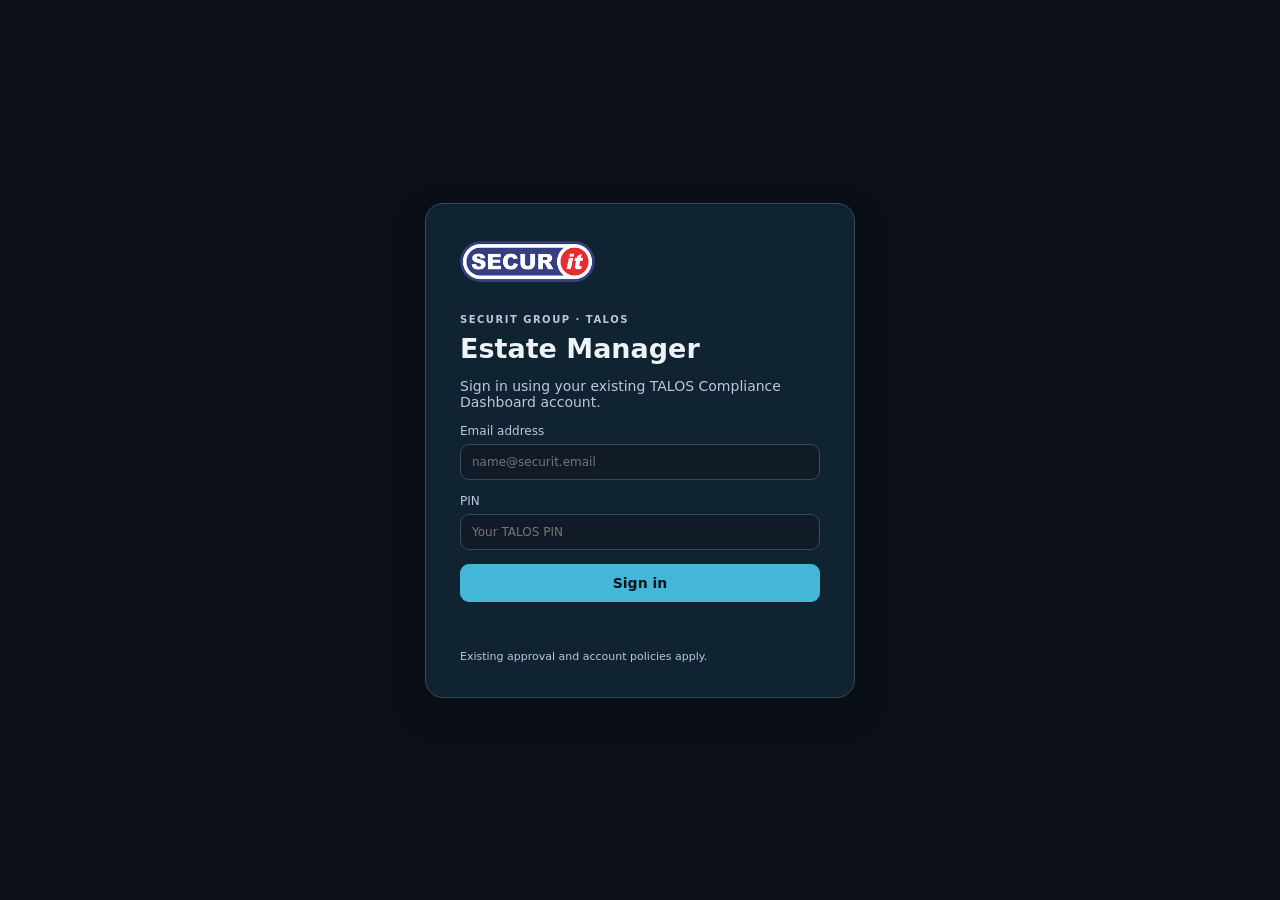
==== commit beff7da4: "Allow John Bewsey Wilkinson year-round Christmas mode preview" ====
--- a/index.html
+++ b/index.html
@@ -27,5 +27,5 @@
 <button type="button" class="primary" id="talosRestrictedClose">Close</button>
 </div></div><div class="toast" id="toast" hidden></div><dialog id="leeConfirmDialog" class="lee-dialog" aria-labelledby="leeConfirmTitle"><h2 id="leeConfirmTitle">Are you sure?</h2><p>It kinda said do not touch.</p><div class="lee-dialog-actions"><button type="button" class="quiet" id="leeConfirmNo" autofocus>No</button><button type="button" class="primary" id="leeConfirmYes">Yes</button></div></dialog>
 <dialog id="leeAnnouncementDialog" class="lee-dialog lee-announcement" aria-labelledby="leeAnnouncementTitle"><div class="lee-announcement-star" aria-hidden="true">✦</div><h2 id="leeAnnouncementTitle" role="status">Lee Mode active</h2><button type="button" id="leeAnnouncementClose" autofocus>Continue</button></dialog>
-<div id="christmasSnow" aria-hidden="true" hidden></div><dialog class="lee-dialog" id="christmasDialog" aria-labelledby="christmasTitle"><h2 id="christmasTitle">Feeling festive?</h2><p>Would you like to give TALOS a little Christmas magic?</p><div class="lee-dialog-actions"><button type="button" id="christmasNo" autofocus>Bah Humbug</button><button type="button" id="christmasYes">Ho Ho Ho</button></div></dialog><dialog class="lee-dialog christmas-announcement" id="christmasAnnouncement" aria-labelledby="christmasAnnouncementTitle"><div aria-hidden="true" class="christmas-star">★</div><h2 id="christmasAnnouncementTitle">Christmas Mode active</h2><p>Merry Christmas from TALOS!</p><button id="christmasContinue" type="button" autofocus>Continue</button></dialog>
-<script src="config.js?v=2.0.31"></script><script src="app.js?v=christmas-1"></script></body></html>
+<div id="christmasSnow" aria-hidden="true" hidden></div><dialog class="lee-dialog" id="christmasDialog" aria-labelledby="christmasTitle"><h2 id="christmasTitle">Are you sure?</h2><p>May incite morale-boosting visuals.</p><div class="lee-dialog-actions"><button type="button" id="christmasNo" autofocus>Bah Humbug</button><button type="button" id="christmasYes">Ho Ho Ho</button></div></dialog><dialog class="lee-dialog christmas-announcement" id="christmasAnnouncement" aria-labelledby="christmasAnnouncementTitle"><div aria-hidden="true" class="christmas-star">★</div><h2 id="christmasAnnouncementTitle">Christmas Mode active</h2><p>Merry Christmas from TALOS!</p><button id="christmasContinue" type="button" autofocus>Continue</button></dialog>
+<script src="config.js?v=2.0.31"></script><script src="app.js?v=christmas-2"></script></body></html>
